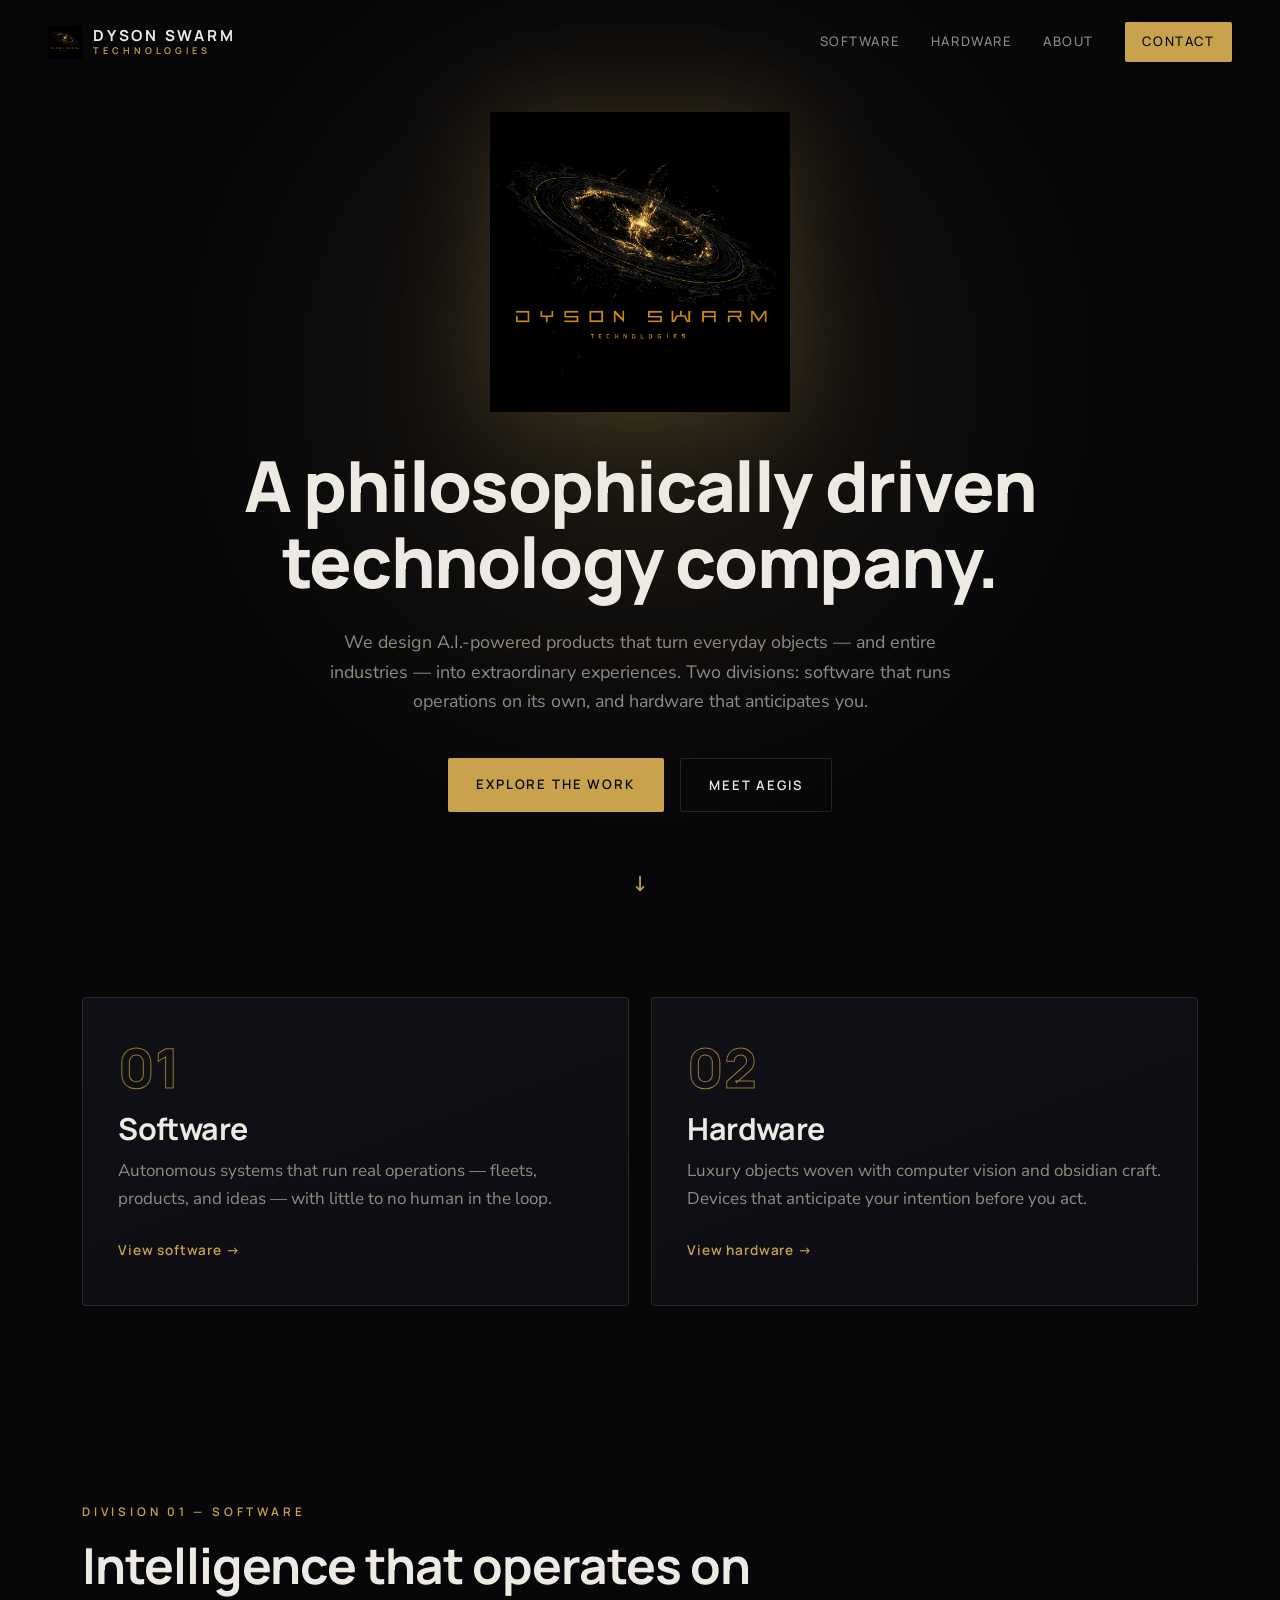
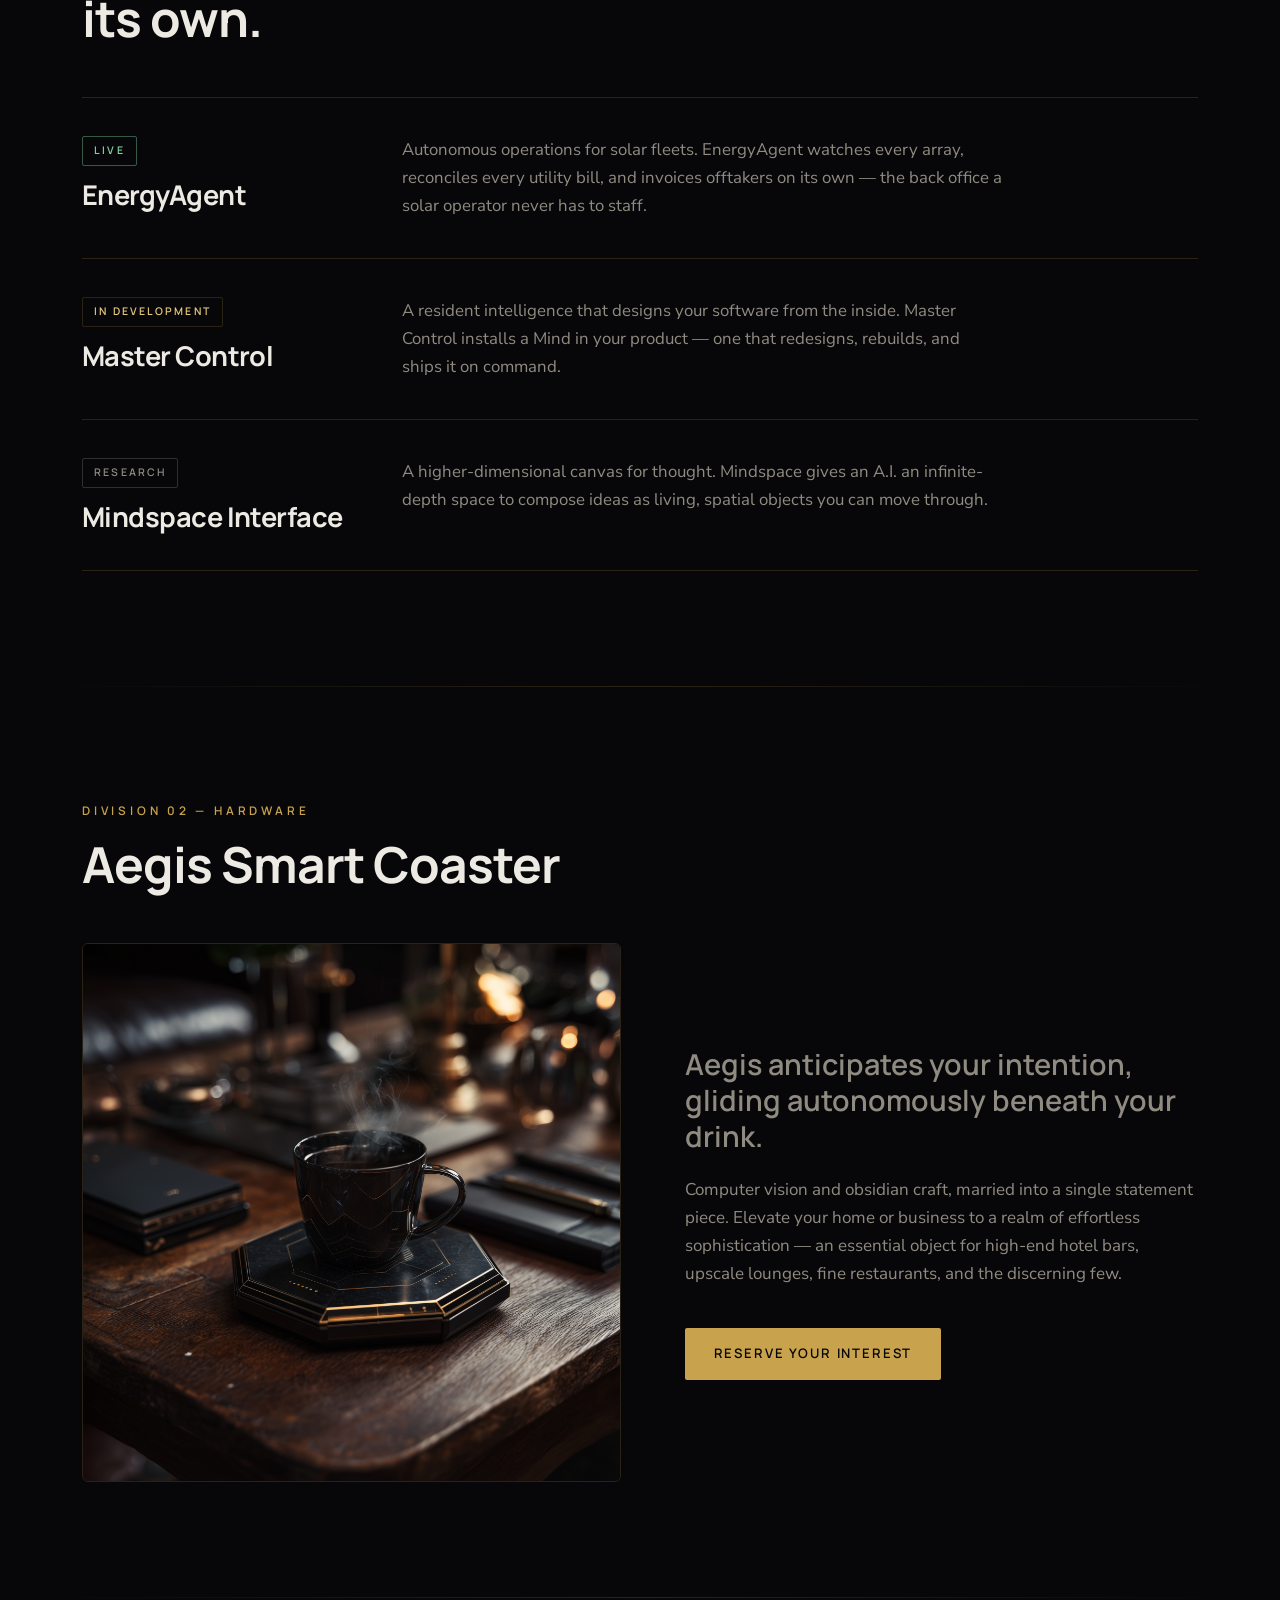
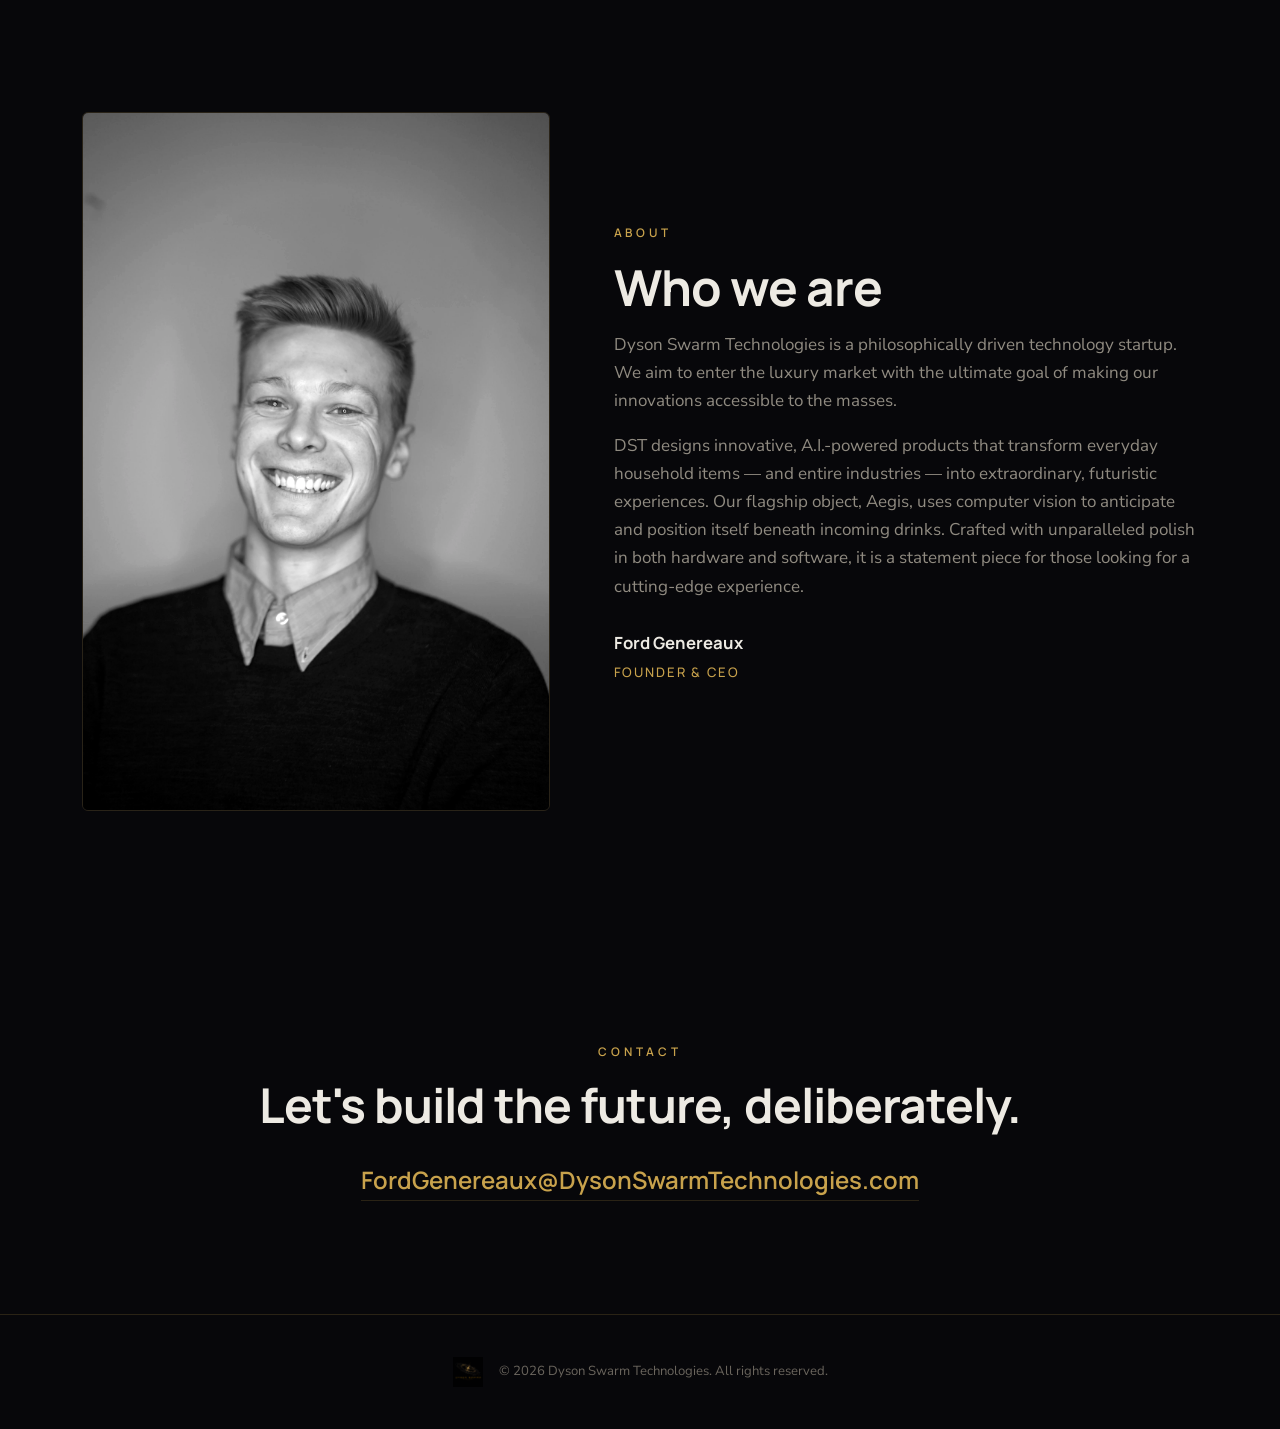
==== index.html @ f58c7f72 "Rebuild dysonswarmtechnologies.com as a static site (off Squarespace) Obsidian + gold luxury identit" ====
<!DOCTYPE html>
<html lang="en">
<head>
  <meta charset="UTF-8" />
  <meta name="viewport" content="width=device-width, initial-scale=1.0" />
  <title>Dyson Swarm Technologies</title>
  <meta name="description" content="Dyson Swarm Technologies — a philosophically driven technology company designing A.I.-powered software and hardware that anticipate you." />
  <meta property="og:title" content="Dyson Swarm Technologies" />
  <meta property="og:description" content="A.I.-powered software and hardware that turn everyday objects — and entire industries — into extraordinary experiences." />
  <meta property="og:type" content="website" />
  <meta property="og:image" content="/assets/logo.png" />
  <meta name="theme-color" content="#07070a" />
  <link rel="icon" type="image/png" href="/assets/logo.png" />
  <link rel="preconnect" href="https://fonts.googleapis.com" />
  <link rel="preconnect" href="https://fonts.gstatic.com" crossorigin />
  <link href="https://fonts.googleapis.com/css2?family=Manrope:wght@400;500;600;700;800&family=Nunito+Sans:ital,wght@0,400;0,600;1,400&display=swap" rel="stylesheet" />
  <link rel="stylesheet" href="/styles.css" />
</head>
<body>
  <header class="site-header" id="top">
    <a class="brand" href="#top" aria-label="Dyson Swarm Technologies home">
      <img src="/assets/logo.png" alt="" class="brand-mark" />
      <span class="brand-word">Dyson Swarm<span class="brand-sub">Technologies</span></span>
    </a>
    <nav class="nav">
      <a href="#software">Software</a>
      <a href="#hardware">Hardware</a>
      <a href="#about">About</a>
      <a href="#contact" class="nav-cta">Contact</a>
    </nav>
    <button class="nav-toggle" aria-label="Menu" aria-expanded="false">
      <span></span><span></span>
    </button>
  </header>

  <!-- HERO -->
  <section class="hero">
    <div class="hero-glow" aria-hidden="true"></div>
    <img src="/assets/logo.png" alt="Dyson Swarm Technologies" class="hero-mark" />
    <h1 class="hero-title">A philosophically driven<br />technology company.</h1>
    <p class="hero-lede">
      We design A.I.-powered products that turn everyday objects — and entire
      industries — into extraordinary experiences. Two divisions: software that
      runs operations on its own, and hardware that anticipates you.
    </p>
    <div class="hero-actions">
      <a class="btn btn-gold" href="#software">Explore the work</a>
      <a class="btn btn-ghost" href="#hardware">Meet Aegis</a>
    </div>
    <a class="scroll-hint" href="#divisions" aria-label="Scroll">↓</a>
  </section>

  <!-- DIVISIONS -->
  <section class="divisions" id="divisions">
    <div class="division-card">
      <span class="division-index">01</span>
      <h2>Software</h2>
      <p>Autonomous systems that run real operations — fleets, products, and ideas — with little to no human in the loop.</p>
      <a href="#software" class="link-arrow">View software →</a>
    </div>
    <div class="division-card">
      <span class="division-index">02</span>
      <h2>Hardware</h2>
      <p>Luxury objects woven with computer vision and obsidian craft. Devices that anticipate your intention before you act.</p>
      <a href="#hardware" class="link-arrow">View hardware →</a>
    </div>
  </section>

  <!-- SOFTWARE -->
  <section class="section" id="software">
    <div class="section-head">
      <span class="eyebrow">Division 01 — Software</span>
      <h2 class="section-title">Intelligence that operates on its own.</h2>
    </div>

    <div class="product-list">
      <article class="product">
        <div class="product-meta">
          <span class="status status-live">Live</span>
          <h3>EnergyAgent</h3>
        </div>
        <div class="product-body">
          <p>Autonomous operations for solar fleets. EnergyAgent watches every array, reconciles every utility bill, and invoices offtakers on its own — the back office a solar operator never has to staff.</p>
        </div>
      </article>

      <article class="product">
        <div class="product-meta">
          <span class="status status-dev">In development</span>
          <h3>Master Control</h3>
        </div>
        <div class="product-body">
          <p>A resident intelligence that designs your software from the inside. Master Control installs a Mind in your product — one that redesigns, rebuilds, and ships it on command.</p>
        </div>
      </article>

      <article class="product">
        <div class="product-meta">
          <span class="status status-research">Research</span>
          <h3>Mindspace Interface</h3>
        </div>
        <div class="product-body">
          <p>A higher-dimensional canvas for thought. Mindspace gives an A.I. an infinite-depth space to compose ideas as living, spatial objects you can move through.</p>
        </div>
      </article>
    </div>
  </section>

  <!-- HARDWARE -->
  <section class="section section-hardware" id="hardware">
    <div class="section-head">
      <span class="eyebrow">Division 02 — Hardware</span>
      <h2 class="section-title">Aegis Smart Coaster</h2>
    </div>

    <div class="aegis">
      <figure class="aegis-figure">
        <img src="/assets/aegis-coaster.png" alt="The Aegis Smart Coaster — an obsidian octagonal coaster inlaid with gold, beneath a dark cup of coffee on a luxury table." />
      </figure>
      <div class="aegis-copy">
        <p class="aegis-lede">Aegis anticipates your intention, gliding autonomously beneath your drink.</p>
        <p>Computer vision and obsidian craft, married into a single statement piece. Elevate your home or business to a realm of effortless sophistication — an essential object for high-end hotel bars, upscale lounges, fine restaurants, and the discerning few.</p>
        <a class="btn btn-gold" href="mailto:FordGenereaux@DysonSwarmTechnologies.com?subject=Aegis%20Smart%20Coaster%20—%20Reserve%20interest">Reserve your interest</a>
      </div>
    </div>
  </section>

  <!-- ABOUT -->
  <section class="section section-about" id="about">
    <div class="about-grid">
      <figure class="about-figure">
        <img src="/assets/about.jpg" alt="Ford Genereaux, Founder and CEO of Dyson Swarm Technologies." />
      </figure>
      <div class="about-copy">
        <span class="eyebrow">About</span>
        <h2 class="section-title">Who we are</h2>
        <p>Dyson Swarm Technologies is a philosophically driven technology startup. We aim to enter the luxury market with the ultimate goal of making our innovations accessible to the masses.</p>
        <p>DST designs innovative, A.I.-powered products that transform everyday household items — and entire industries — into extraordinary, futuristic experiences. Our flagship object, Aegis, uses computer vision to anticipate and position itself beneath incoming drinks. Crafted with unparalleled polish in both hardware and software, it is a statement piece for those looking for a cutting-edge experience.</p>
        <p class="about-name">Ford Genereaux<span>Founder &amp; CEO</span></p>
      </div>
    </div>
  </section>

  <!-- CONTACT -->
  <section class="section section-contact" id="contact">
    <span class="eyebrow">Contact</span>
    <h2 class="contact-title">Let's build the future, deliberately.</h2>
    <a class="contact-email" href="mailto:FordGenereaux@DysonSwarmTechnologies.com">FordGenereaux@DysonSwarmTechnologies.com</a>
  </section>

  <footer class="site-footer">
    <img src="/assets/logo.png" alt="" class="footer-mark" />
    <p>© <span id="year">2026</span> Dyson Swarm Technologies. All rights reserved.</p>
  </footer>

  <script>
    document.getElementById('year').textContent = new Date().getFullYear();
    const toggle = document.querySelector('.nav-toggle');
    const nav = document.querySelector('.nav');
    toggle.addEventListener('click', () => {
      const open = nav.classList.toggle('open');
      toggle.setAttribute('aria-expanded', open);
      toggle.classList.toggle('is-open', open);
    });
    nav.querySelectorAll('a').forEach(a => a.addEventListener('click', () => {
      nav.classList.remove('open'); toggle.classList.remove('is-open');
      toggle.setAttribute('aria-expanded', false);
    }));
    // subtle header condense on scroll
    const header = document.querySelector('.site-header');
    addEventListener('scroll', () => header.classList.toggle('scrolled', scrollY > 24), { passive: true });
  </script>
</body>
</html>
---- styles.css ----
:root {
  --obsidian: #07070a;
  --obsidian-2: #0c0c11;
  --panel: #101017;
  --hairline: rgba(200, 162, 76, 0.18);
  --gold: #c8a24c;
  --gold-bright: #e6c879;
  --gold-deep: #9c7a2f;
  --ink: #edeae3;
  --muted: #908b81;
  --muted-2: #6a655d;
  --maxw: 1180px;
  --ease: cubic-bezier(0.22, 1, 0.36, 1);
}

* { box-sizing: border-box; }
html { scroll-behavior: smooth; }
body {
  margin: 0;
  background: var(--obsidian);
  color: var(--ink);
  font-family: "Nunito Sans", system-ui, sans-serif;
  font-size: 17px;
  line-height: 1.65;
  -webkit-font-smoothing: antialiased;
  overflow-x: hidden;
}
img { max-width: 100%; display: block; }
a { color: inherit; text-decoration: none; }
h1, h2, h3 { font-family: "Manrope", sans-serif; font-weight: 700; letter-spacing: -0.02em; line-height: 1.08; margin: 0; }

.eyebrow {
  font-family: "Manrope", sans-serif;
  font-size: 0.74rem; font-weight: 600;
  letter-spacing: 0.32em; text-transform: uppercase;
  color: var(--gold); display: block; margin-bottom: 1.1rem;
}

/* ---------- HEADER ---------- */
.site-header {
  position: fixed; inset: 0 0 auto 0; z-index: 50;
  display: flex; align-items: center; justify-content: space-between;
  padding: 1.4rem clamp(1.2rem, 4vw, 3rem);
  transition: padding .4s var(--ease), background .4s var(--ease), border-color .4s var(--ease);
  border-bottom: 1px solid transparent;
}
.site-header.scrolled {
  padding-top: .85rem; padding-bottom: .85rem;
  background: rgba(7,7,10,0.78); backdrop-filter: blur(14px) saturate(140%);
  border-bottom: 1px solid var(--hairline);
}
.brand { display: flex; align-items: center; gap: .7rem; }
.brand-mark { width: 34px; height: 34px; object-fit: contain; }
.brand-word {
  font-family: "Manrope", sans-serif; font-weight: 700; font-size: .95rem;
  letter-spacing: 0.18em; text-transform: uppercase; line-height: 1; color: var(--ink);
  display: flex; flex-direction: column; gap: 3px;
}
.brand-sub { font-size: .58rem; letter-spacing: 0.42em; color: var(--gold); font-weight: 600; }
.nav { display: flex; align-items: center; gap: clamp(1rem, 2.4vw, 2.3rem); }
.nav a {
  font-family: "Manrope", sans-serif; font-size: .82rem; font-weight: 500;
  letter-spacing: 0.12em; text-transform: uppercase; color: var(--muted);
  transition: color .25s var(--ease); position: relative;
}
.nav a:hover { color: var(--ink); }
.nav-cta {
  color: var(--obsidian) !important; background: var(--gold);
  padding: .55rem 1.1rem; border-radius: 2px; transition: background .25s var(--ease);
}
.nav-cta:hover { background: var(--gold-bright); }
.nav-toggle { display: none; }

/* ---------- HERO ---------- */
.hero {
  position: relative; min-height: 100svh;
  display: flex; flex-direction: column; align-items: center; justify-content: center;
  text-align: center; padding: 7rem clamp(1.2rem, 5vw, 2rem) 5rem;
  overflow: hidden;
}
.hero-glow {
  position: absolute; top: 38%; left: 50%; transform: translate(-50%, -50%);
  width: min(120vw, 1100px); height: min(120vw, 1100px);
  background: radial-gradient(circle, rgba(200,162,76,0.16) 0%, rgba(200,162,76,0.05) 32%, transparent 62%);
  filter: blur(20px); z-index: 0; pointer-events: none;
}
.hero > *:not(.hero-glow) { position: relative; z-index: 1; }
.hero-mark { width: clamp(170px, 32vw, 300px); margin-bottom: 2.2rem; filter: drop-shadow(0 0 50px rgba(200,162,76,0.22)); }
.hero-title { font-size: clamp(2.3rem, 6vw, 4.4rem); font-weight: 800; }
.hero-lede {
  max-width: 640px; margin: 1.8rem auto 0; color: var(--muted);
  font-size: clamp(1rem, 1.4vw, 1.18rem);
}
.hero-actions { display: flex; gap: 1rem; margin-top: 2.6rem; flex-wrap: wrap; justify-content: center; }
.scroll-hint {
  margin-top: 3.4rem; color: var(--gold); font-size: 1.3rem;
  animation: bob 2.4s var(--ease) infinite;
}
@keyframes bob { 0%,100%{transform:translateY(0);opacity:.5} 50%{transform:translateY(7px);opacity:1} }

/* ---------- BUTTONS ---------- */
.btn {
  font-family: "Manrope", sans-serif; font-weight: 600; font-size: .82rem;
  letter-spacing: 0.14em; text-transform: uppercase;
  padding: .95rem 1.8rem; border-radius: 2px; display: inline-block;
  transition: transform .3s var(--ease), background .3s var(--ease), color .3s var(--ease), border-color .3s var(--ease);
}
.btn-gold { background: var(--gold); color: var(--obsidian); }
.btn-gold:hover { background: var(--gold-bright); transform: translateY(-2px); }
.btn-ghost { border: 1px solid var(--hairline); color: var(--ink); }
.btn-ghost:hover { border-color: var(--gold); color: var(--gold-bright); transform: translateY(-2px); }

/* ---------- DIVISIONS ---------- */
.divisions {
  max-width: var(--maxw); margin: 0 auto; padding: 1rem clamp(1.2rem, 5vw, 2rem) 5rem;
  display: grid; grid-template-columns: 1fr 1fr; gap: 1.4rem;
}
.division-card {
  position: relative; padding: 2.6rem 2.2rem; border: 1px solid var(--hairline);
  background: linear-gradient(160deg, var(--panel), var(--obsidian-2));
  border-radius: 4px; overflow: hidden; transition: border-color .4s var(--ease), transform .4s var(--ease);
}
.division-card:hover { border-color: var(--gold); transform: translateY(-4px); }
.division-index {
  font-family: "Manrope", sans-serif; font-size: 3.4rem; font-weight: 800;
  color: transparent; -webkit-text-stroke: 1px var(--gold-deep); display: block; line-height: 1; margin-bottom: 1.2rem;
}
.division-card h2 { font-size: 1.9rem; margin-bottom: .7rem; }
.division-card p { color: var(--muted); margin: 0 0 1.4rem; }
.link-arrow { color: var(--gold); font-family: "Manrope", sans-serif; font-weight: 600; font-size: .85rem; letter-spacing: .06em; }
.link-arrow:hover { color: var(--gold-bright); }

/* ---------- SECTIONS ---------- */
.section { max-width: var(--maxw); margin: 0 auto; padding: clamp(4rem, 9vw, 7.5rem) clamp(1.2rem, 5vw, 2rem); }
.section-head { max-width: 720px; margin-bottom: 3.2rem; }
.section-title { font-size: clamp(1.9rem, 4.4vw, 3.1rem); }
.section-hardware, .section-about, .section-contact { position: relative; }
.section-hardware::before, .section-about::before {
  content: ""; position: absolute; left: 0; right: 0; top: 0; height: 1px;
  background: linear-gradient(90deg, transparent, var(--hairline), transparent);
}

/* ---------- SOFTWARE ---------- */
.product-list { display: flex; flex-direction: column; }
.product {
  display: grid; grid-template-columns: 280px 1fr; gap: 2.5rem;
  padding: 2.4rem 0; border-top: 1px solid var(--hairline);
  transition: background .3s var(--ease);
}
.product:last-child { border-bottom: 1px solid var(--hairline); }
.product-meta { display: flex; flex-direction: column; gap: .9rem; }
.product-meta h3 { font-size: 1.7rem; }
.product-body p { color: var(--muted); margin: 0; max-width: 60ch; font-size: 1.05rem; }
.status {
  font-family: "Manrope", sans-serif; font-size: .66rem; font-weight: 600;
  letter-spacing: 0.2em; text-transform: uppercase; padding: .32rem .7rem;
  border-radius: 2px; width: fit-content; border: 1px solid;
}
.status-live { color: #7fd6a0; border-color: rgba(127,214,160,0.4); }
.status-dev { color: var(--gold-bright); border-color: var(--hairline); }
.status-research { color: var(--muted); border-color: rgba(144,139,129,0.3); }

/* ---------- HARDWARE ---------- */
.aegis { display: grid; grid-template-columns: 1.05fr 1fr; gap: clamp(2rem, 5vw, 4rem); align-items: center; }
.aegis-figure { margin: 0; border-radius: 6px; overflow: hidden; border: 1px solid var(--hairline); }
.aegis-figure img { width: 100%; transition: transform 1.2s var(--ease); }
.aegis-figure:hover img { transform: scale(1.04); }
.aegis-lede { font-family: "Manrope", sans-serif; font-size: clamp(1.3rem, 2.6vw, 1.8rem); font-weight: 600; color: var(--ink); line-height: 1.25; margin: 0 0 1.4rem; }
.aegis-copy p { color: var(--muted); }
.aegis-copy .btn { margin-top: 1.4rem; }

/* ---------- ABOUT ---------- */
.about-grid { display: grid; grid-template-columns: 0.8fr 1fr; gap: clamp(2rem, 5vw, 4rem); align-items: center; }
.about-figure { margin: 0; border-radius: 6px; overflow: hidden; border: 1px solid var(--hairline); filter: grayscale(0.2) contrast(1.05); }
.about-copy p { color: var(--muted); }
.about-name {
  font-family: "Manrope", sans-serif; color: var(--ink) !important; font-weight: 700;
  font-size: 1.05rem; margin-top: 1.8rem; display: flex; flex-direction: column;
}
.about-name span { color: var(--gold); font-weight: 500; font-size: .82rem; letter-spacing: .14em; text-transform: uppercase; margin-top: .3rem; }

/* ---------- CONTACT ---------- */
.section-contact { text-align: center; }
.contact-title { font-size: clamp(1.8rem, 4.6vw, 3rem); margin-bottom: 1.8rem; }
.contact-email {
  font-family: "Manrope", sans-serif; font-size: clamp(1rem, 2.4vw, 1.5rem); font-weight: 600;
  color: var(--gold); border-bottom: 1px solid var(--hairline); padding-bottom: .3rem; transition: color .3s var(--ease), border-color .3s var(--ease);
}
.contact-email:hover { color: var(--gold-bright); border-color: var(--gold); }

/* ---------- FOOTER ---------- */
.site-footer {
  border-top: 1px solid var(--hairline); padding: 2.6rem clamp(1.2rem, 5vw, 2rem);
  display: flex; align-items: center; justify-content: center; gap: 1rem; flex-wrap: wrap; text-align: center;
}
.footer-mark { width: 30px; opacity: .8; }
.site-footer p { color: var(--muted-2); font-size: .82rem; margin: 0; }

/* ---------- RESPONSIVE ---------- */
@media (max-width: 820px) {
  .nav-toggle {
    display: flex; flex-direction: column; gap: 6px; background: none; border: 0; cursor: pointer; padding: 6px; z-index: 60;
  }
  .nav-toggle span { width: 26px; height: 2px; background: var(--ink); transition: transform .3s var(--ease), opacity .3s var(--ease); }
  .nav-toggle.is-open span:first-child { transform: translateY(4px) rotate(45deg); }
  .nav-toggle.is-open span:last-child { transform: translateY(-4px) rotate(-45deg); }
  .nav {
    position: fixed; inset: 0; flex-direction: column; justify-content: center; gap: 2rem;
    background: rgba(7,7,10,0.97); backdrop-filter: blur(10px);
    transform: translateY(-100%); transition: transform .45s var(--ease); pointer-events: none;
  }
  .nav.open { transform: translateY(0); pointer-events: auto; }
  .nav a { font-size: 1.1rem; }
  .divisions { grid-template-columns: 1fr; }
  .product { grid-template-columns: 1fr; gap: 1rem; }
  .aegis, .about-grid { grid-template-columns: 1fr; }
  .about-figure { max-width: 360px; }
}
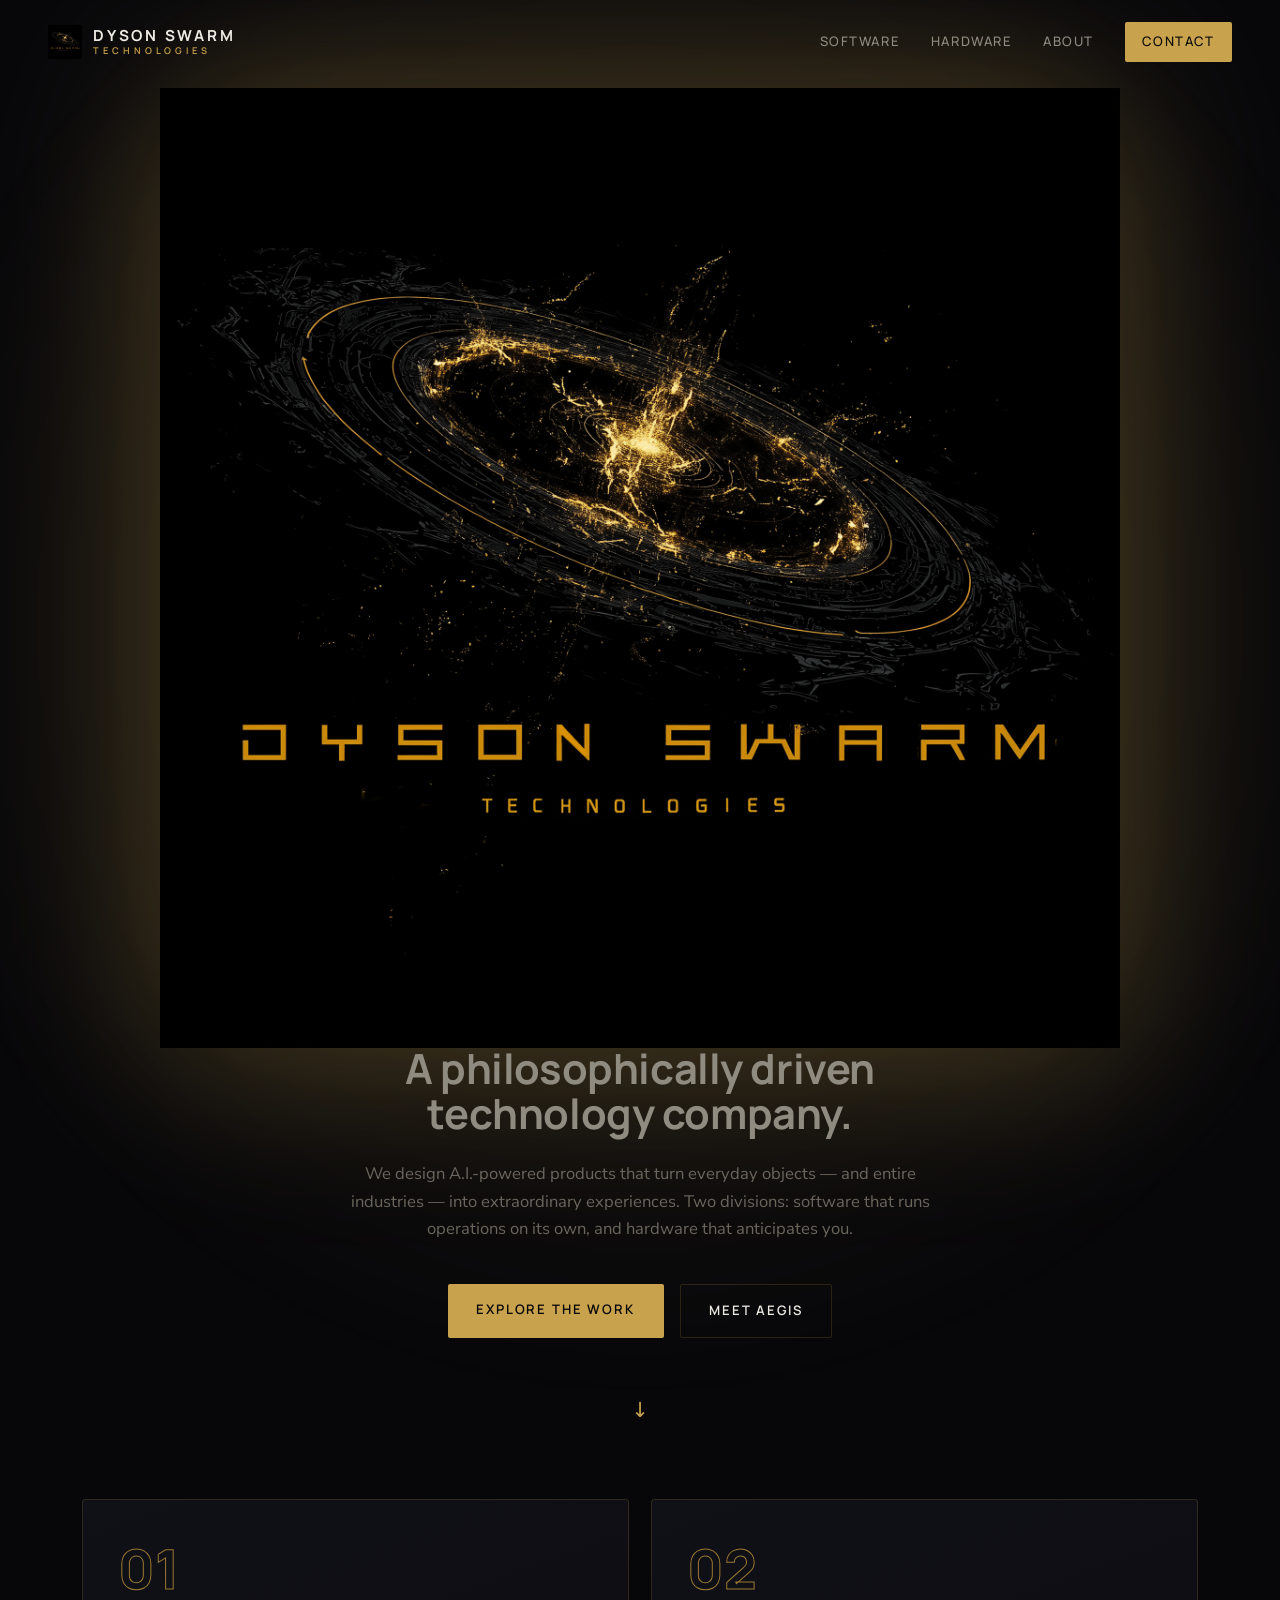
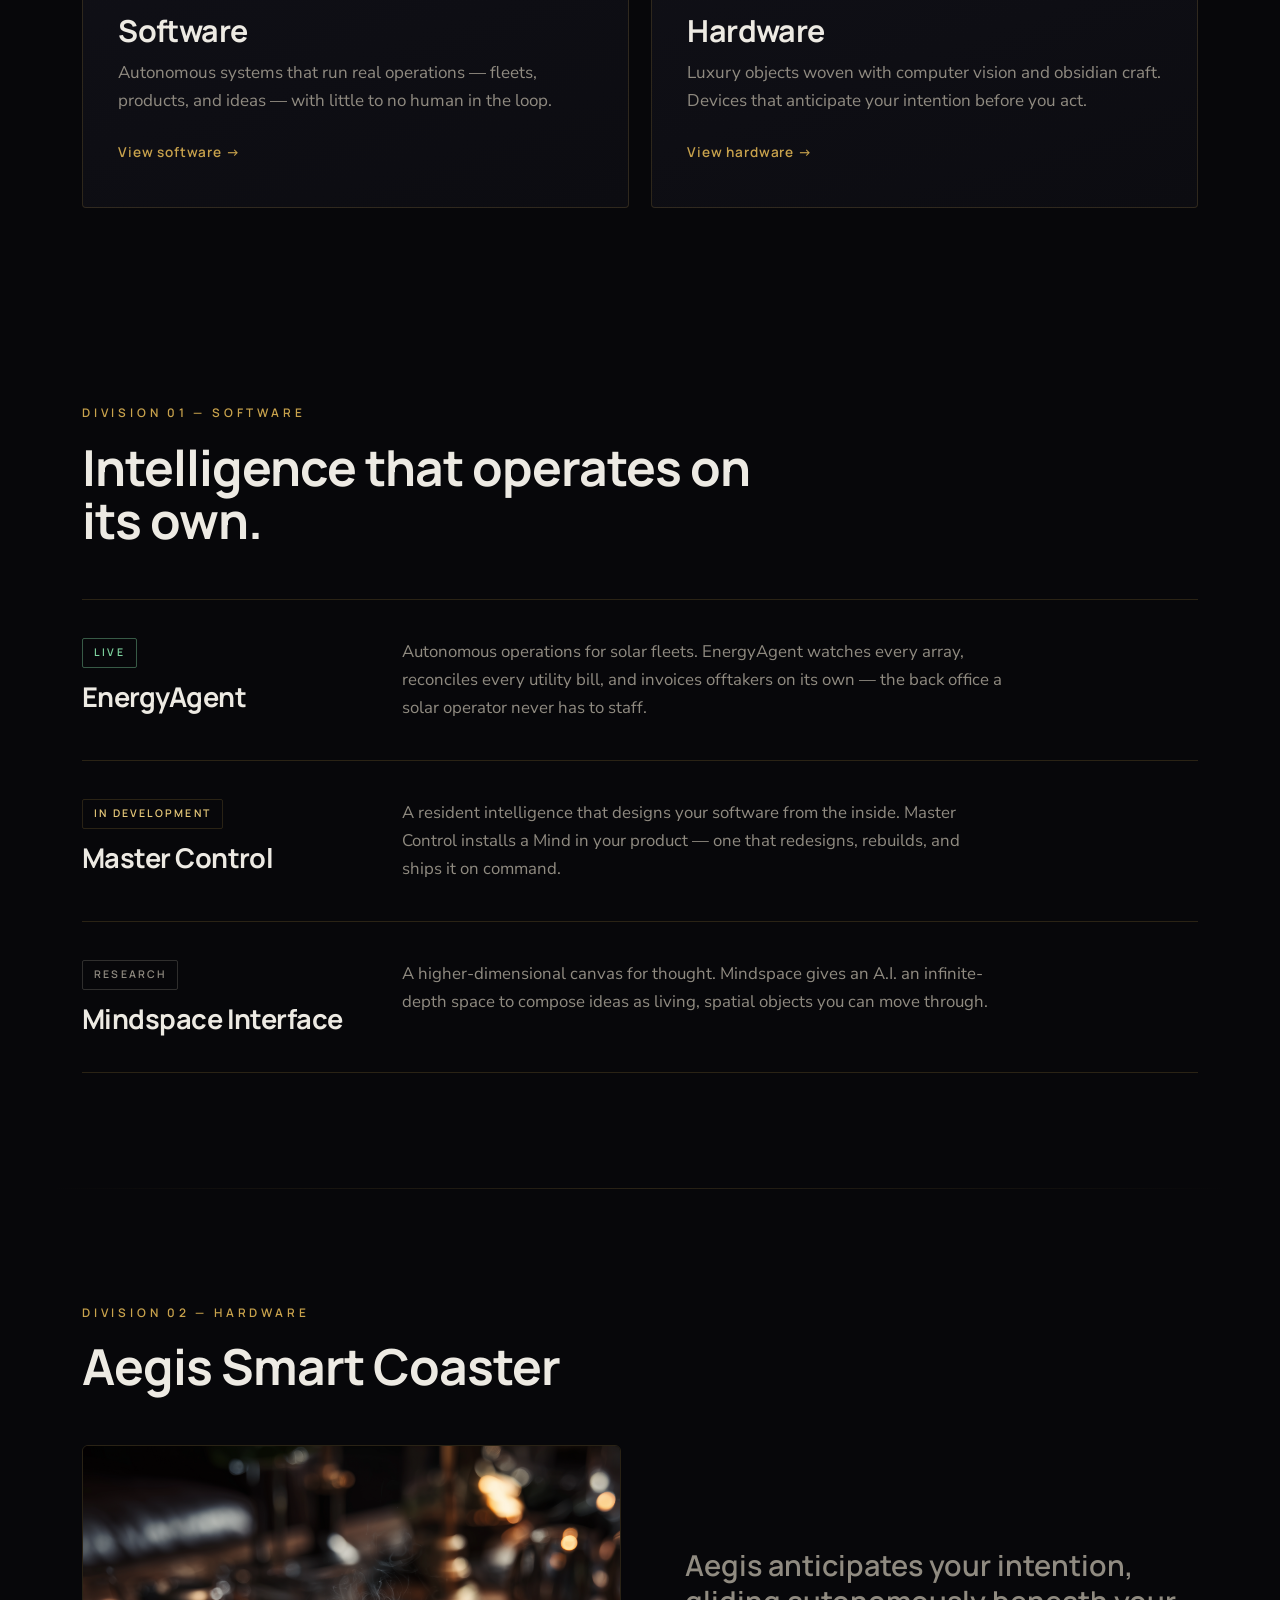
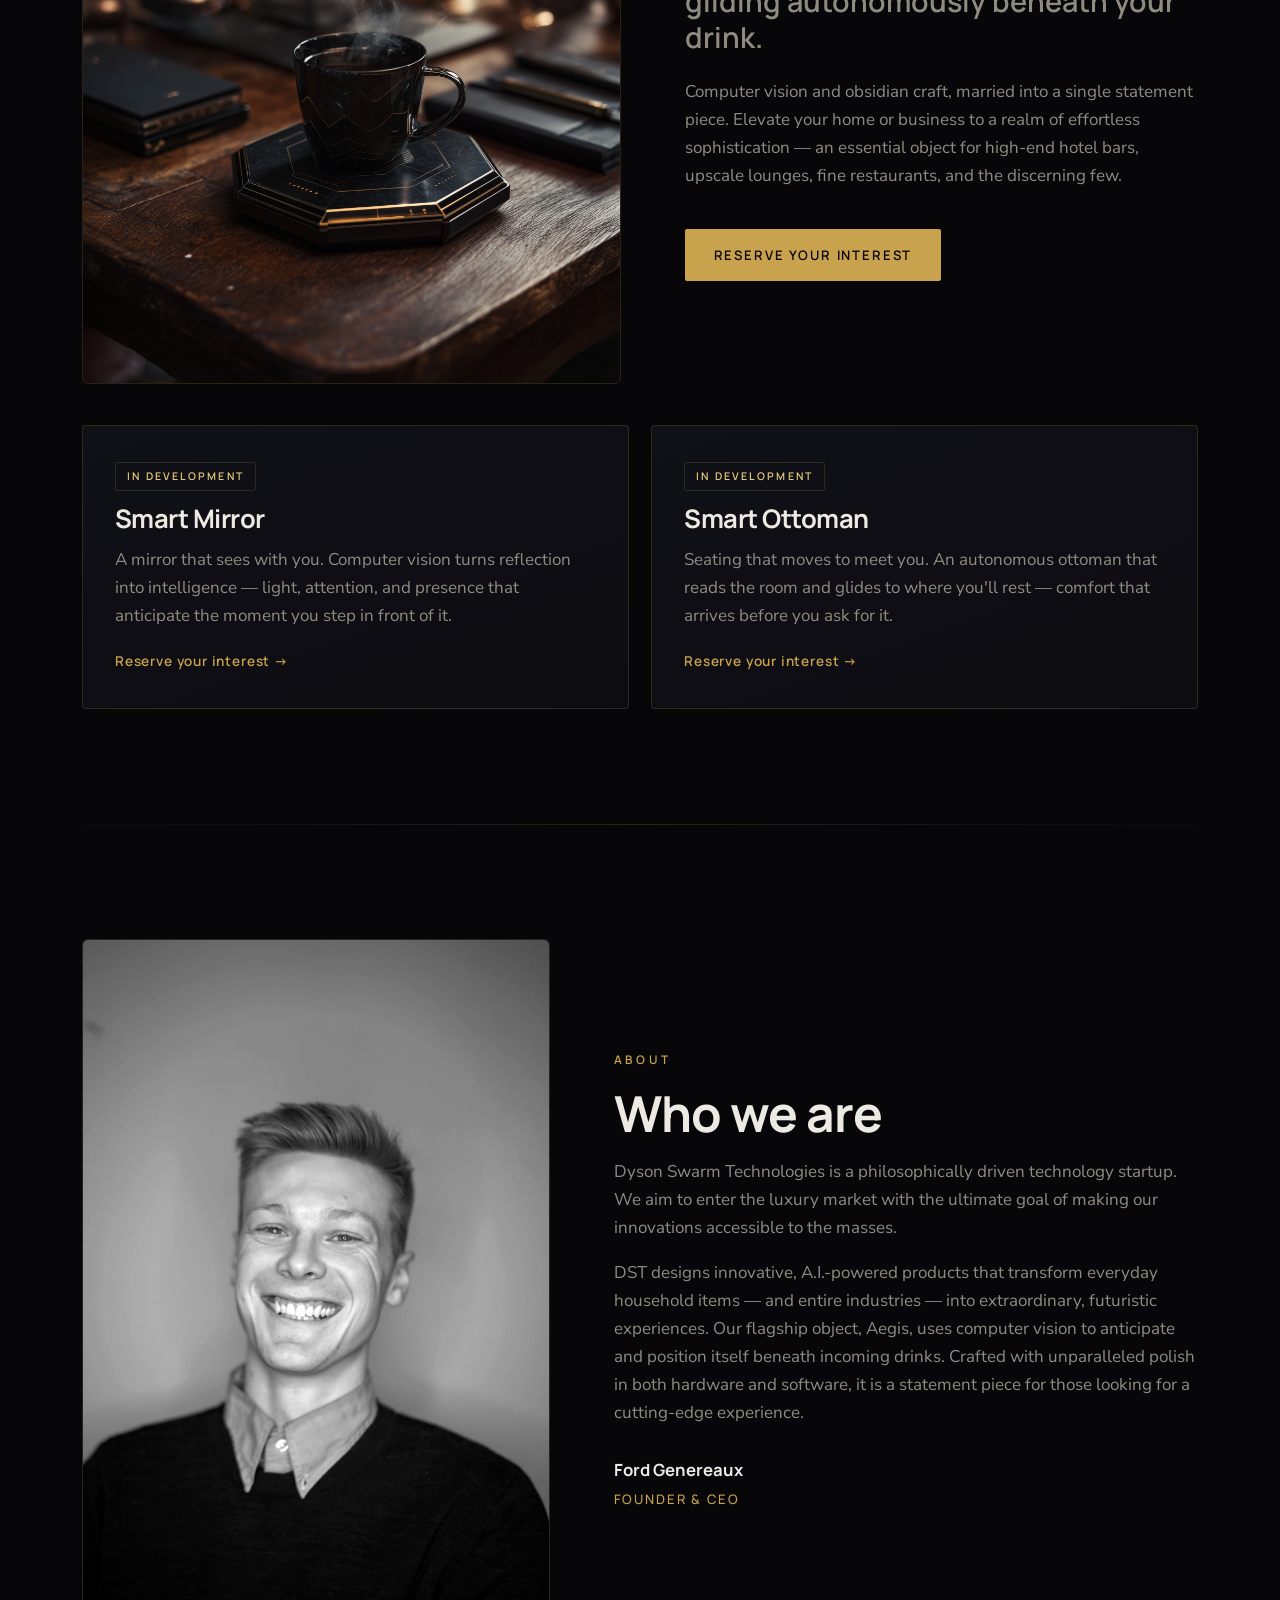
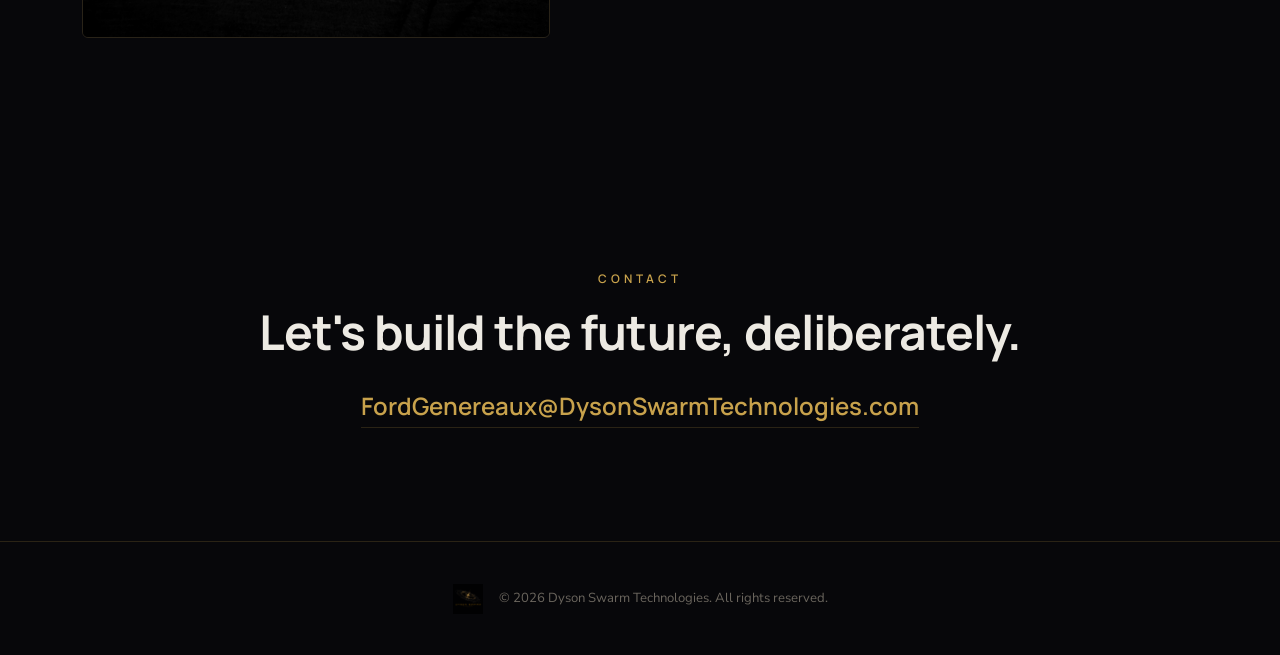
==== commit a00f6857: "Massive wow-moment hero + Smart Mirror & Smart Ottoman hardware - Hero galaxy mark scaled to a full-" ====
--- a/index.html
+++ b/index.html
@@ -123,6 +123,21 @@
         <a class="btn btn-gold" href="mailto:FordGenereaux@DysonSwarmTechnologies.com?subject=Aegis%20Smart%20Coaster%20—%20Reserve%20interest">Reserve your interest</a>
       </div>
     </div>
+
+    <div class="hw-extra">
+      <article class="hw-card">
+        <span class="status status-dev">In development</span>
+        <h3>Smart Mirror</h3>
+        <p>A mirror that sees with you. Computer vision turns reflection into intelligence — light, attention, and presence that anticipate the moment you step in front of it.</p>
+        <a class="link-arrow" href="mailto:FordGenereaux@DysonSwarmTechnologies.com?subject=Smart%20Mirror%20—%20Reserve%20interest">Reserve your interest →</a>
+      </article>
+      <article class="hw-card">
+        <span class="status status-dev">In development</span>
+        <h3>Smart Ottoman</h3>
+        <p>Seating that moves to meet you. An autonomous ottoman that reads the room and glides to where you'll rest — comfort that arrives before you ask for it.</p>
+        <a class="link-arrow" href="mailto:FordGenereaux@DysonSwarmTechnologies.com?subject=Smart%20Ottoman%20—%20Reserve%20interest">Reserve your interest →</a>
+      </article>
+    </div>
   </section>
 
   <!-- ABOUT -->
--- a/styles.css
+++ b/styles.css
@@ -75,21 +75,28 @@
 .hero {
   position: relative; min-height: 100svh;
   display: flex; flex-direction: column; align-items: center; justify-content: center;
-  text-align: center; padding: 7rem clamp(1.2rem, 5vw, 2rem) 5rem;
+  text-align: center; padding: 5.5rem clamp(1rem, 4vw, 2rem) 3.5rem;
   overflow: hidden;
 }
 .hero-glow {
-  position: absolute; top: 38%; left: 50%; transform: translate(-50%, -50%);
-  width: min(120vw, 1100px); height: min(120vw, 1100px);
-  background: radial-gradient(circle, rgba(200,162,76,0.16) 0%, rgba(200,162,76,0.05) 32%, transparent 62%);
-  filter: blur(20px); z-index: 0; pointer-events: none;
-}
+  position: absolute; top: 42%; left: 50%; transform: translate(-50%, -50%);
+  width: min(160vw, 1700px); height: min(160vw, 1700px);
+  background: radial-gradient(circle, rgba(200,162,76,0.22) 0%, rgba(200,162,76,0.07) 34%, transparent 64%);
+  filter: blur(26px); z-index: 0; pointer-events: none;
+  animation: glowPulse 7s ease-in-out infinite;
+}
+@keyframes glowPulse { 0%,100%{opacity:.85;transform:translate(-50%,-50%) scale(1)} 50%{opacity:1;transform:translate(-50%,-50%) scale(1.06)} }
 .hero > *:not(.hero-glow) { position: relative; z-index: 1; }
-.hero-mark { width: clamp(170px, 32vw, 300px); margin-bottom: 2.2rem; filter: drop-shadow(0 0 50px rgba(200,162,76,0.22)); }
-.hero-title { font-size: clamp(2.3rem, 6vw, 4.4rem); font-weight: 800; }
+.hero-mark {
+  width: clamp(320px, 78vw, 960px); max-width: 96vw; margin-bottom: 0.4rem;
+  filter: drop-shadow(0 0 90px rgba(200,162,76,0.34));
+  animation: heroFloat 9s ease-in-out infinite;
+}
+@keyframes heroFloat { 0%,100%{transform:translateY(0) scale(1)} 50%{transform:translateY(-14px) scale(1.012)} }
+.hero-title { font-size: clamp(1.5rem, 3.4vw, 2.6rem); font-weight: 700; color: var(--muted); letter-spacing: -0.01em; margin-top: -.5rem; }
 .hero-lede {
-  max-width: 640px; margin: 1.8rem auto 0; color: var(--muted);
-  font-size: clamp(1rem, 1.4vw, 1.18rem);
+  max-width: 600px; margin: 1.5rem auto 0; color: var(--muted-2);
+  font-size: clamp(.95rem, 1.3vw, 1.1rem);
 }
 .hero-actions { display: flex; gap: 1rem; margin-top: 2.6rem; flex-wrap: wrap; justify-content: center; }
 .scroll-hint {
@@ -168,6 +175,19 @@
 .aegis-lede { font-family: "Manrope", sans-serif; font-size: clamp(1.3rem, 2.6vw, 1.8rem); font-weight: 600; color: var(--ink); line-height: 1.25; margin: 0 0 1.4rem; }
 .aegis-copy p { color: var(--muted); }
 .aegis-copy .btn { margin-top: 1.4rem; }
+
+/* additional hardware products */
+.hw-extra { display: grid; grid-template-columns: 1fr 1fr; gap: 1.4rem; margin-top: 2.6rem; }
+.hw-card {
+  padding: 2.2rem 2rem; border: 1px solid var(--hairline); border-radius: 4px;
+  background: linear-gradient(160deg, var(--panel), var(--obsidian-2));
+  display: flex; flex-direction: column; gap: .85rem;
+  transition: border-color .4s var(--ease), transform .4s var(--ease);
+}
+.hw-card:hover { border-color: var(--gold); transform: translateY(-4px); }
+.hw-card h3 { font-size: 1.6rem; }
+.hw-card p { color: var(--muted); margin: 0; flex: 1; }
+.hw-card .link-arrow { margin-top: .4rem; }
 
 /* ---------- ABOUT ---------- */
 .about-grid { display: grid; grid-template-columns: 0.8fr 1fr; gap: clamp(2rem, 5vw, 4rem); align-items: center; }
@@ -212,6 +232,7 @@
   .nav.open { transform: translateY(0); pointer-events: auto; }
   .nav a { font-size: 1.1rem; }
   .divisions { grid-template-columns: 1fr; }
+  .hw-extra { grid-template-columns: 1fr; }
   .product { grid-template-columns: 1fr; gap: 1rem; }
   .aegis, .about-grid { grid-template-columns: 1fr; }
   .about-figure { max-width: 360px; }
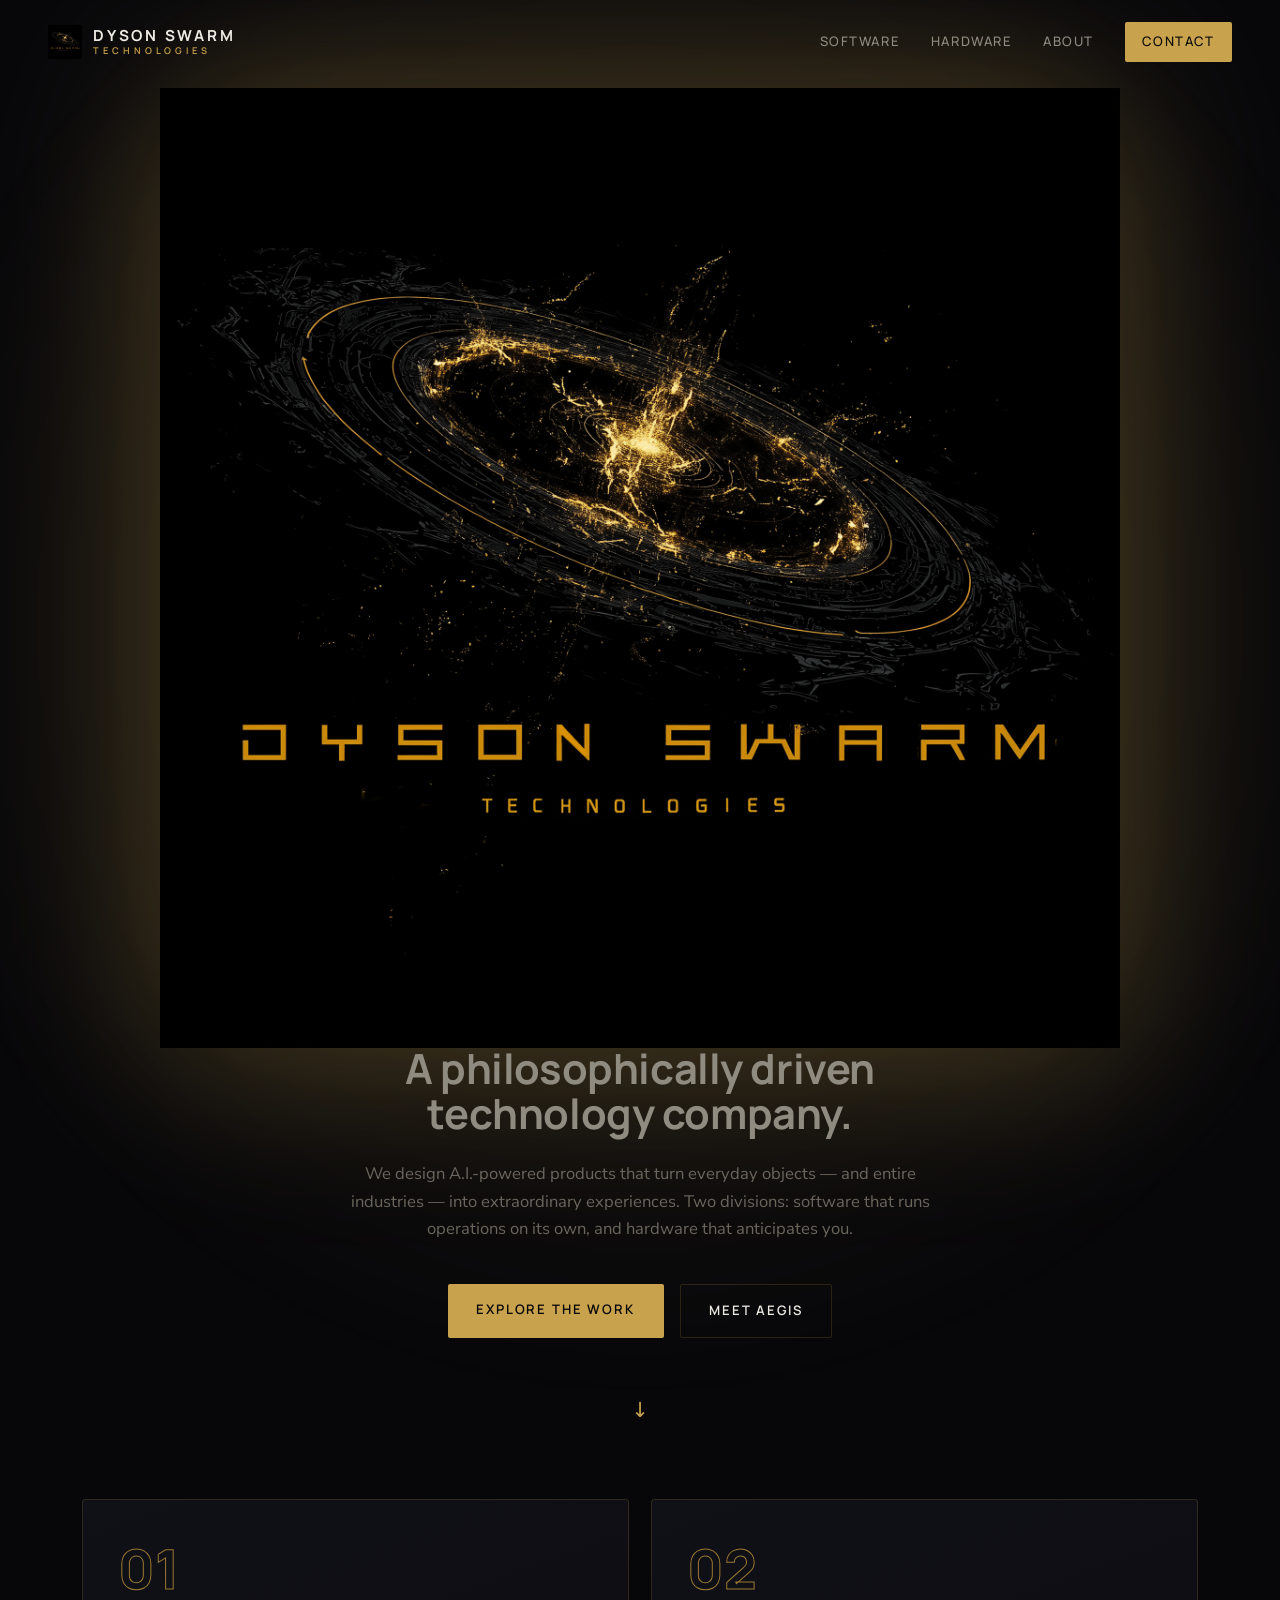
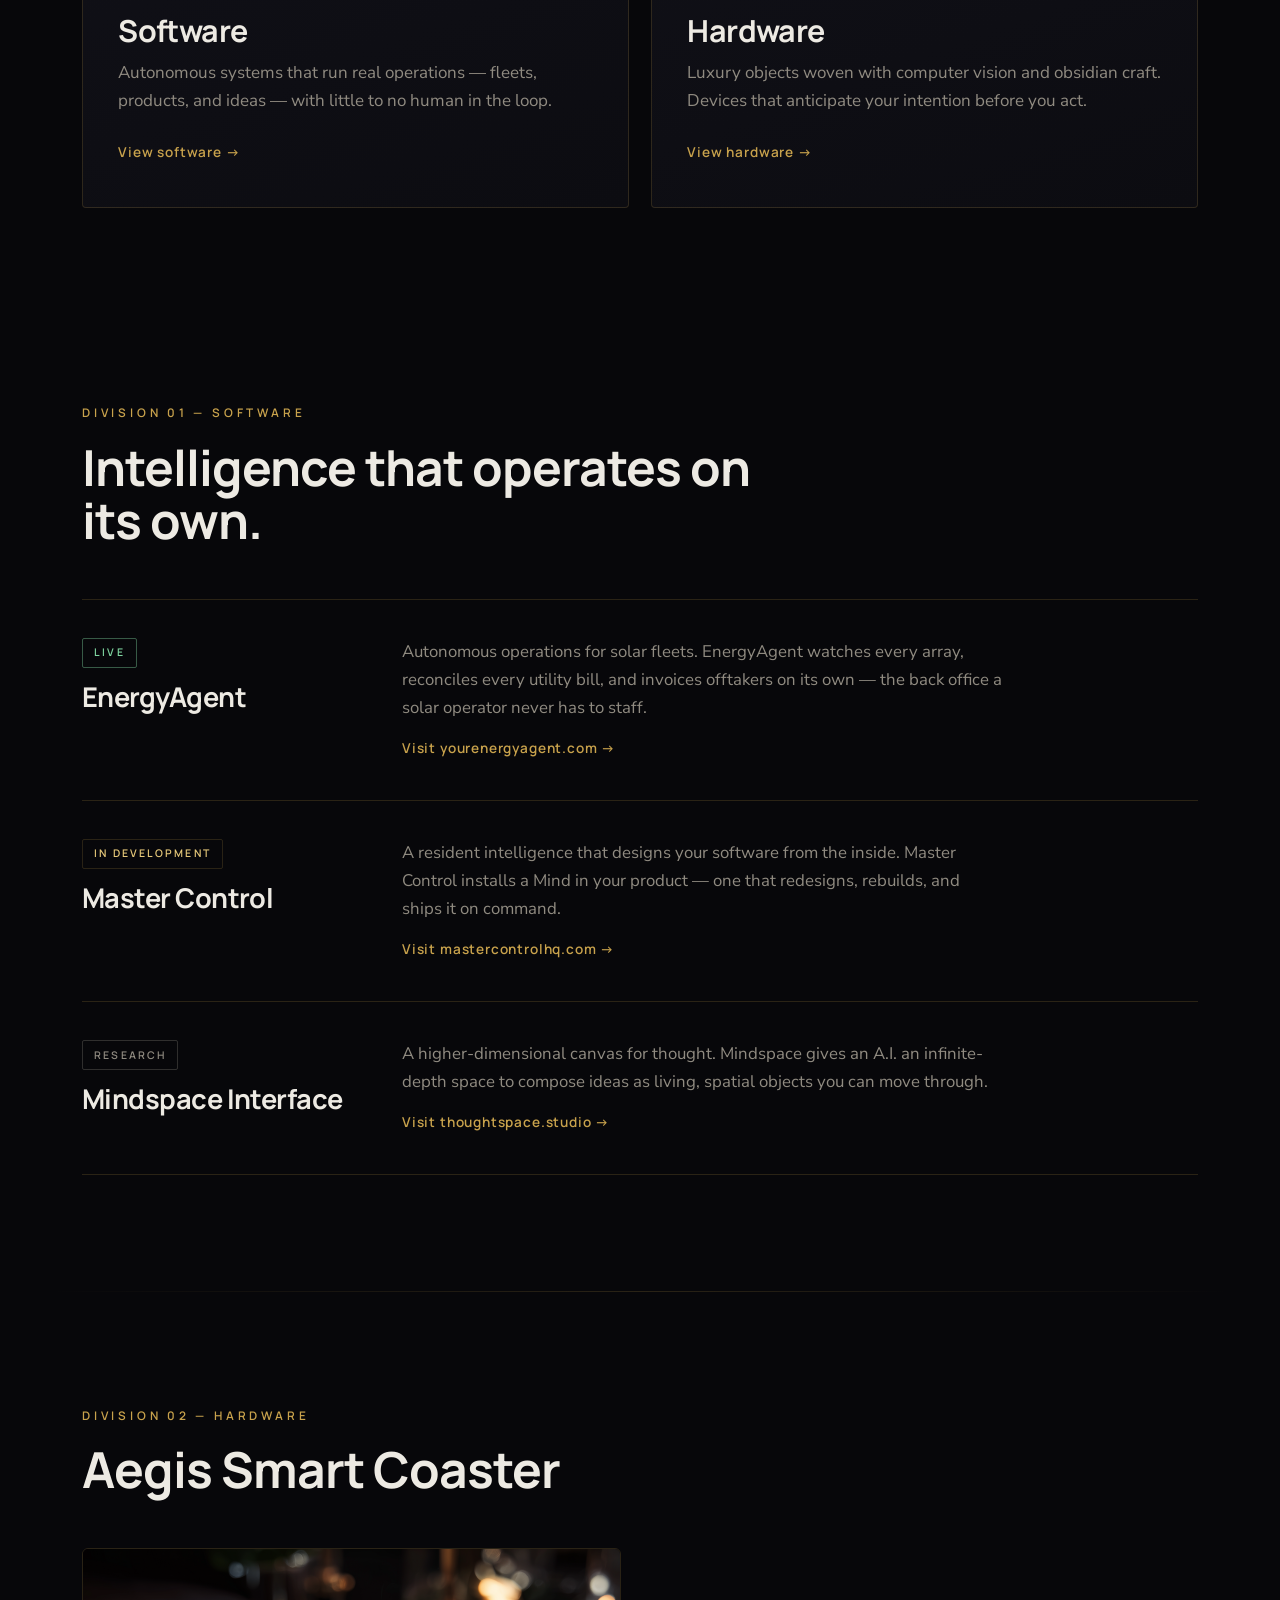
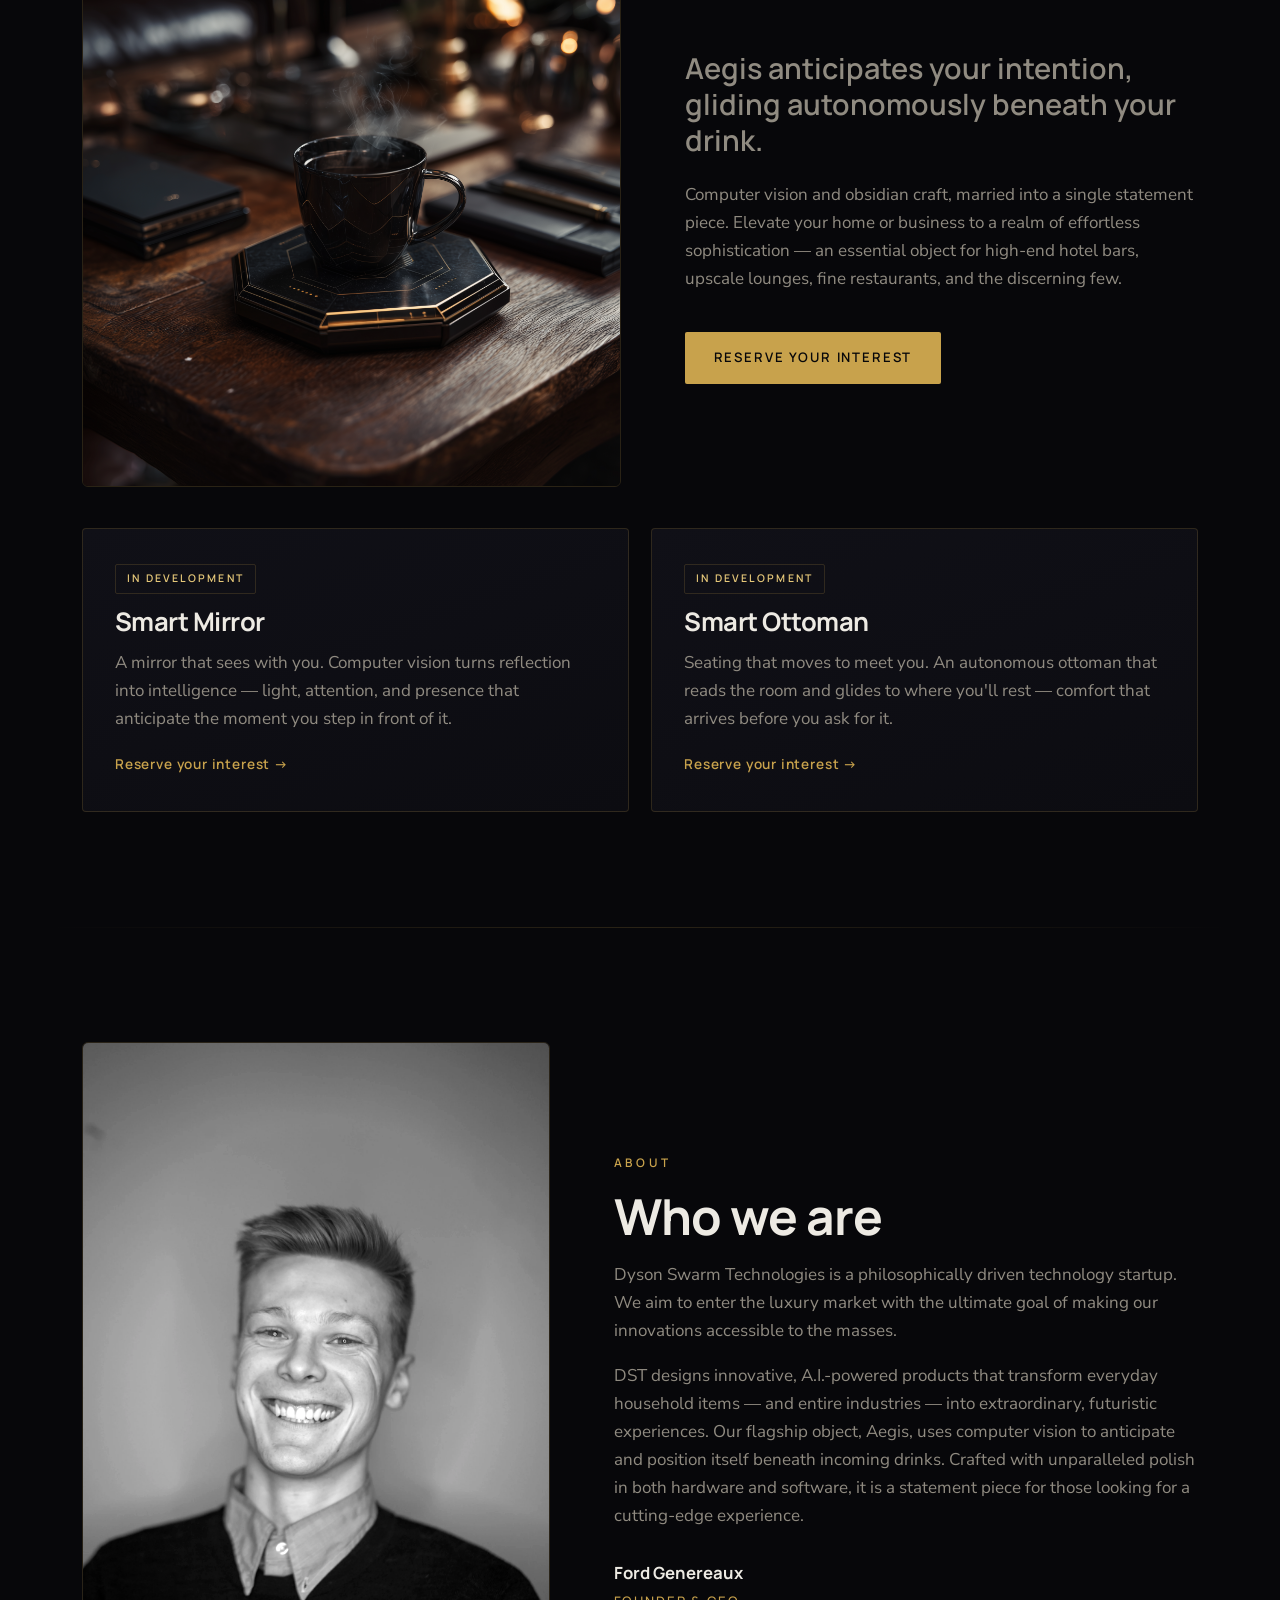
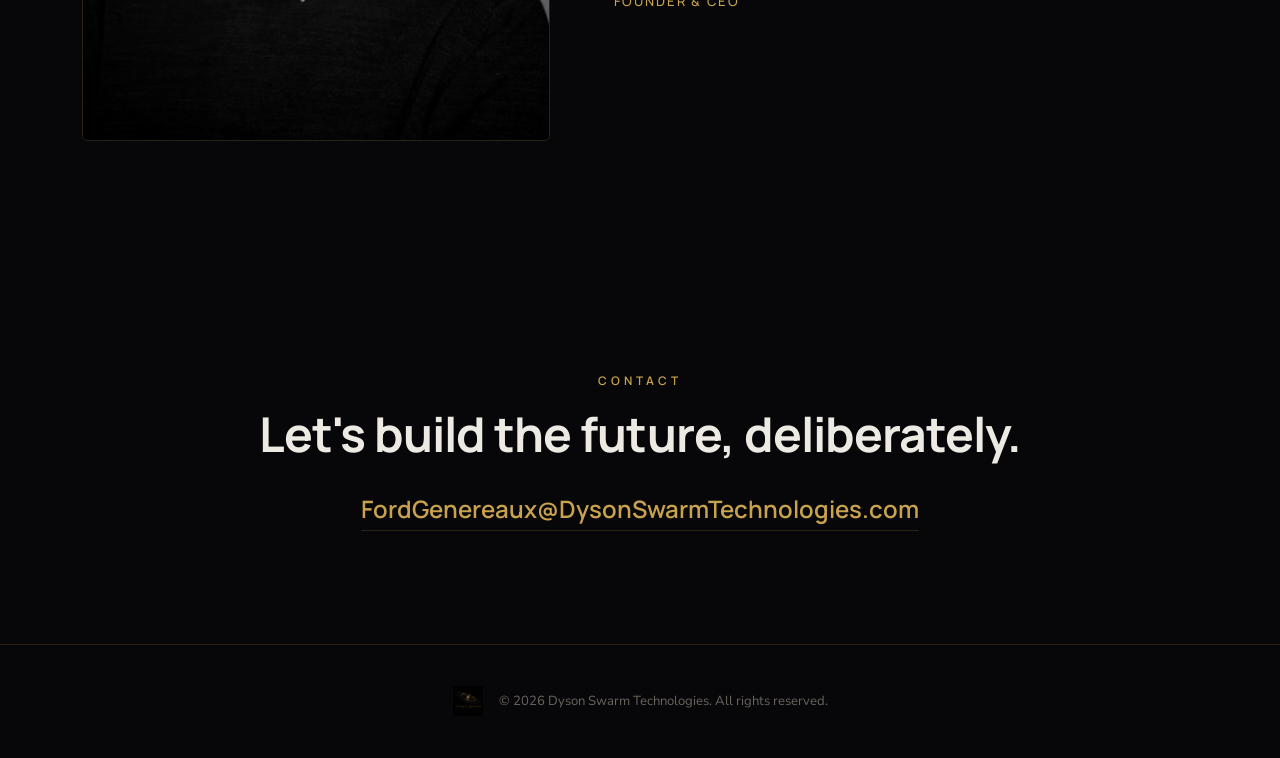
==== commit bac04437: "Link software products to their live sites EnergyAgent -> yourenergyagent.com, Master Control -> mas" ====
--- a/index.html
+++ b/index.html
@@ -81,6 +81,7 @@
         </div>
         <div class="product-body">
           <p>Autonomous operations for solar fleets. EnergyAgent watches every array, reconciles every utility bill, and invoices offtakers on its own — the back office a solar operator never has to staff.</p>
+          <a class="link-arrow" href="https://yourenergyagent.com" target="_blank" rel="noopener">Visit yourenergyagent.com →</a>
         </div>
       </article>
 
@@ -91,6 +92,7 @@
         </div>
         <div class="product-body">
           <p>A resident intelligence that designs your software from the inside. Master Control installs a Mind in your product — one that redesigns, rebuilds, and ships it on command.</p>
+          <a class="link-arrow" href="https://mastercontrolhq.com" target="_blank" rel="noopener">Visit mastercontrolhq.com →</a>
         </div>
       </article>
 
@@ -101,6 +103,7 @@
         </div>
         <div class="product-body">
           <p>A higher-dimensional canvas for thought. Mindspace gives an A.I. an infinite-depth space to compose ideas as living, spatial objects you can move through.</p>
+          <a class="link-arrow" href="https://thoughtspace.studio" target="_blank" rel="noopener">Visit thoughtspace.studio →</a>
         </div>
       </article>
     </div>
--- a/styles.css
+++ b/styles.css
@@ -158,6 +158,7 @@
 .product-meta { display: flex; flex-direction: column; gap: .9rem; }
 .product-meta h3 { font-size: 1.7rem; }
 .product-body p { color: var(--muted); margin: 0; max-width: 60ch; font-size: 1.05rem; }
+.product-body .link-arrow { display: inline-block; margin-top: .95rem; }
 .status {
   font-family: "Manrope", sans-serif; font-size: .66rem; font-weight: 600;
   letter-spacing: 0.2em; text-transform: uppercase; padding: .32rem .7rem;
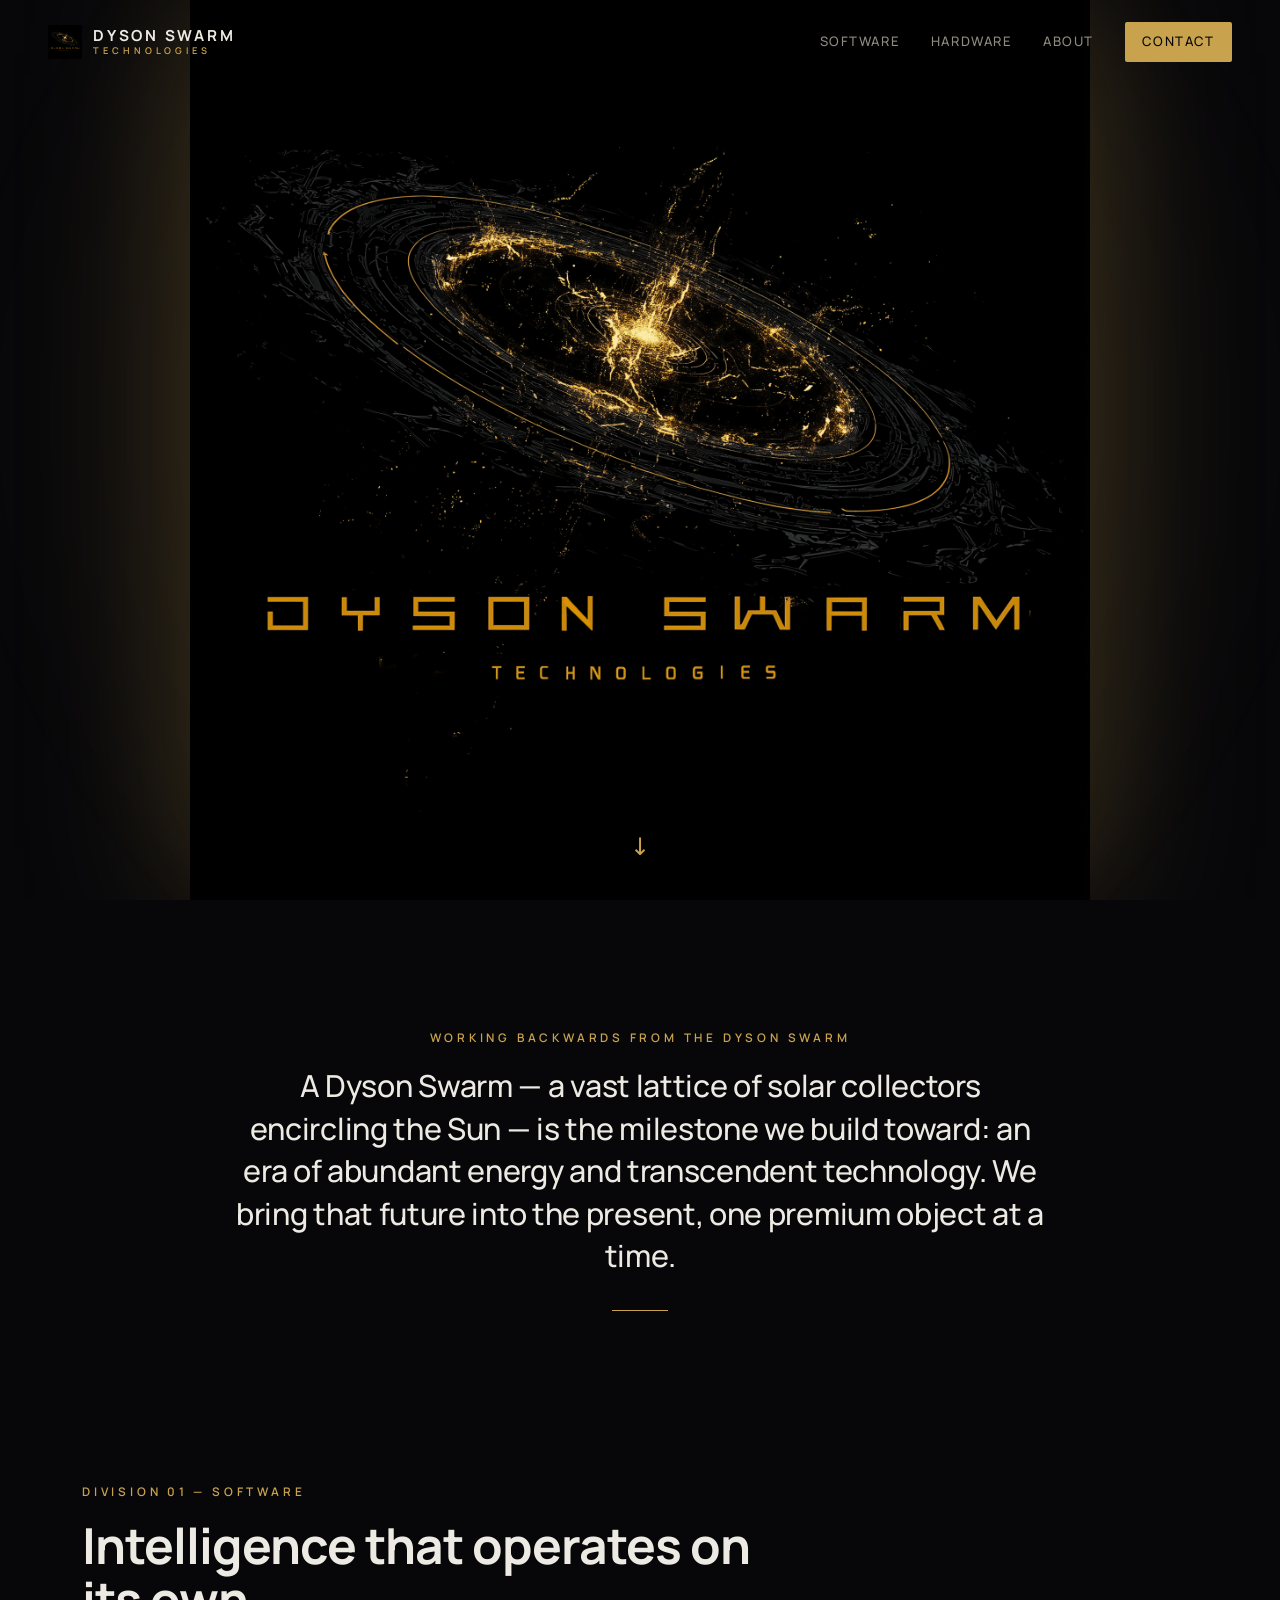
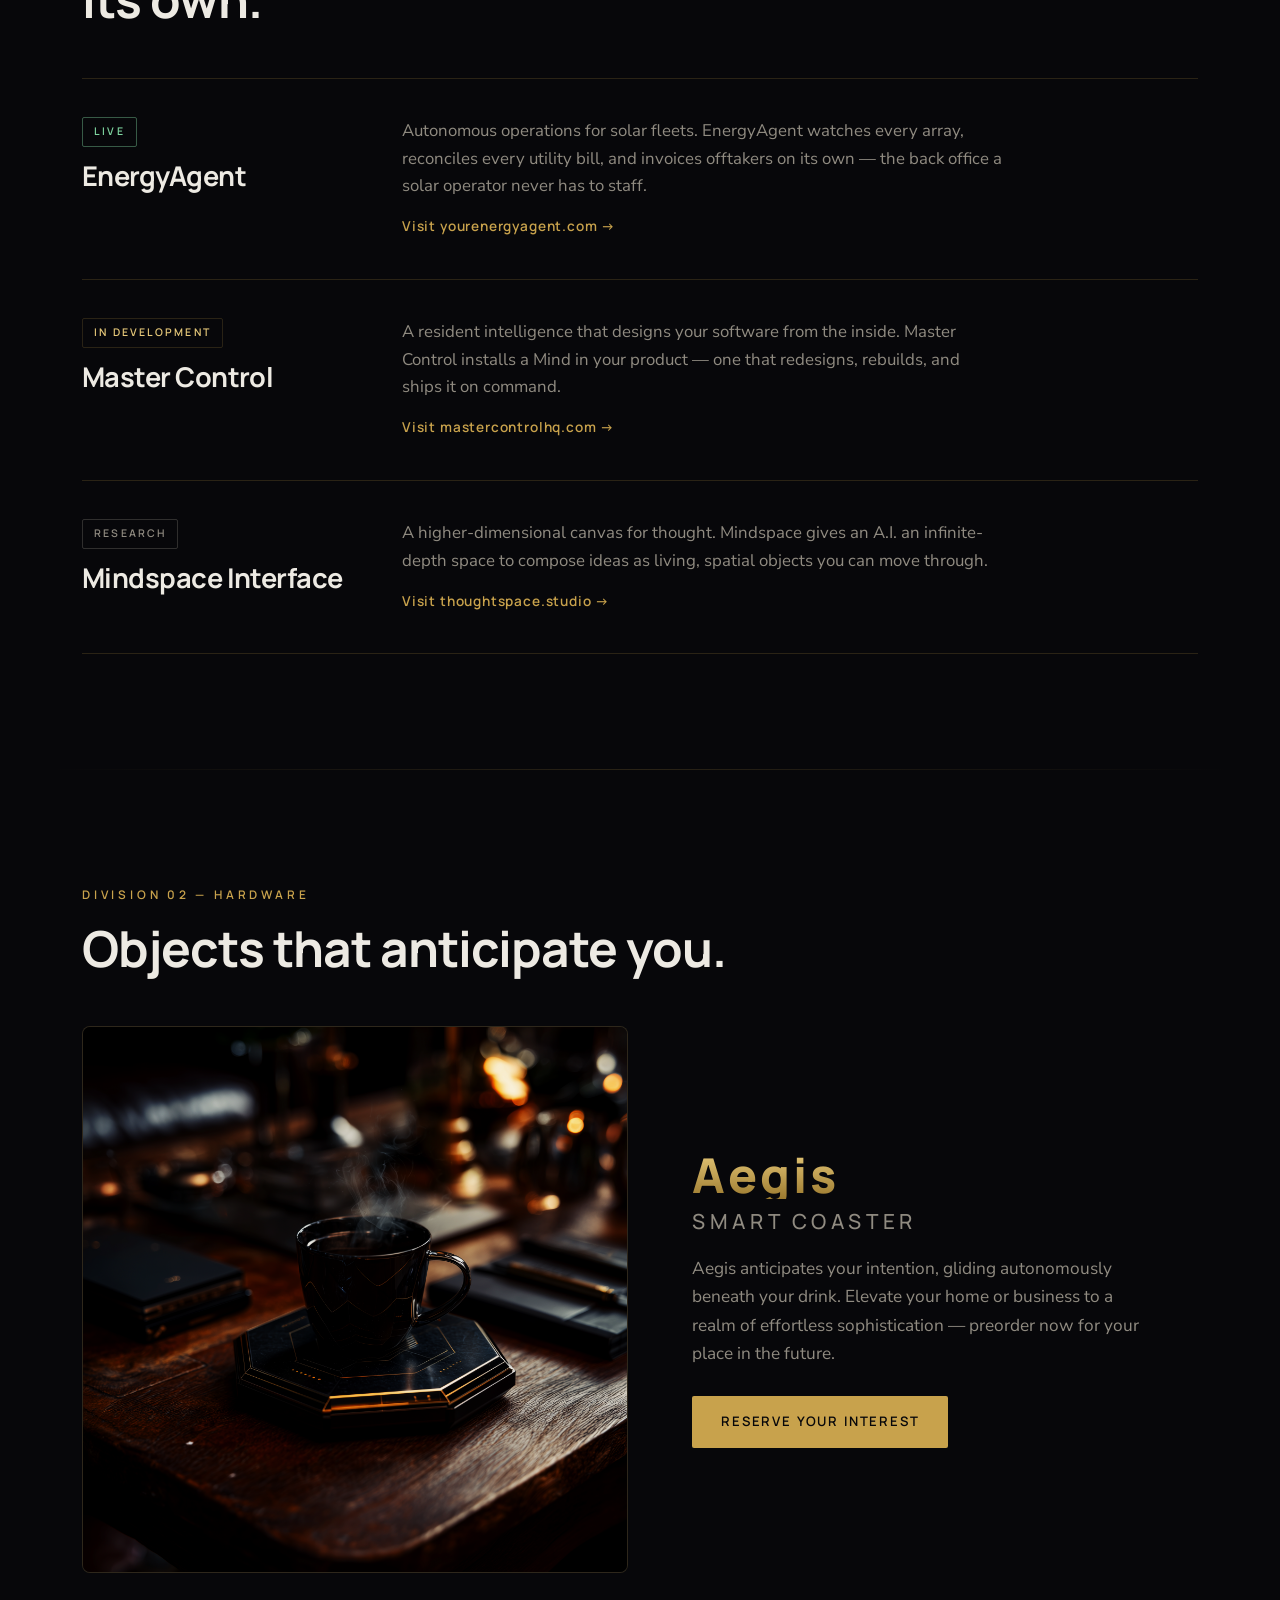
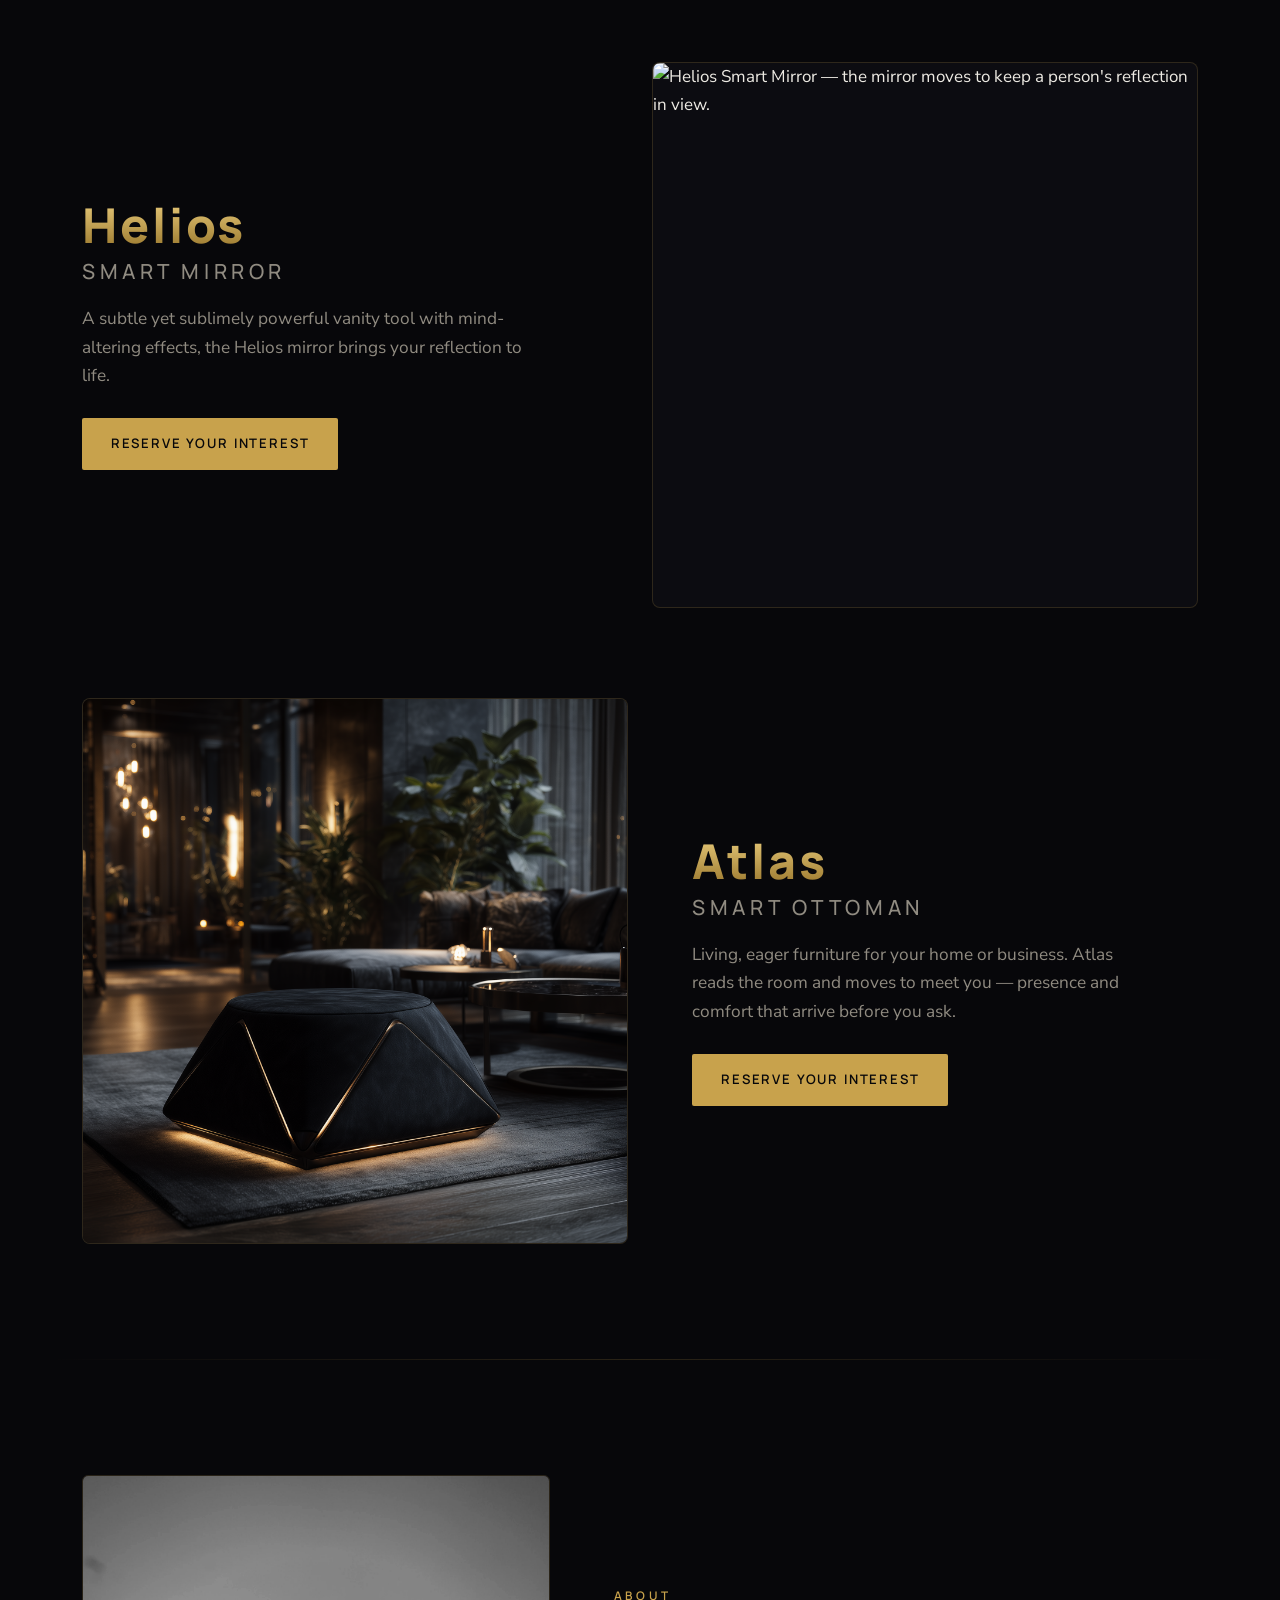
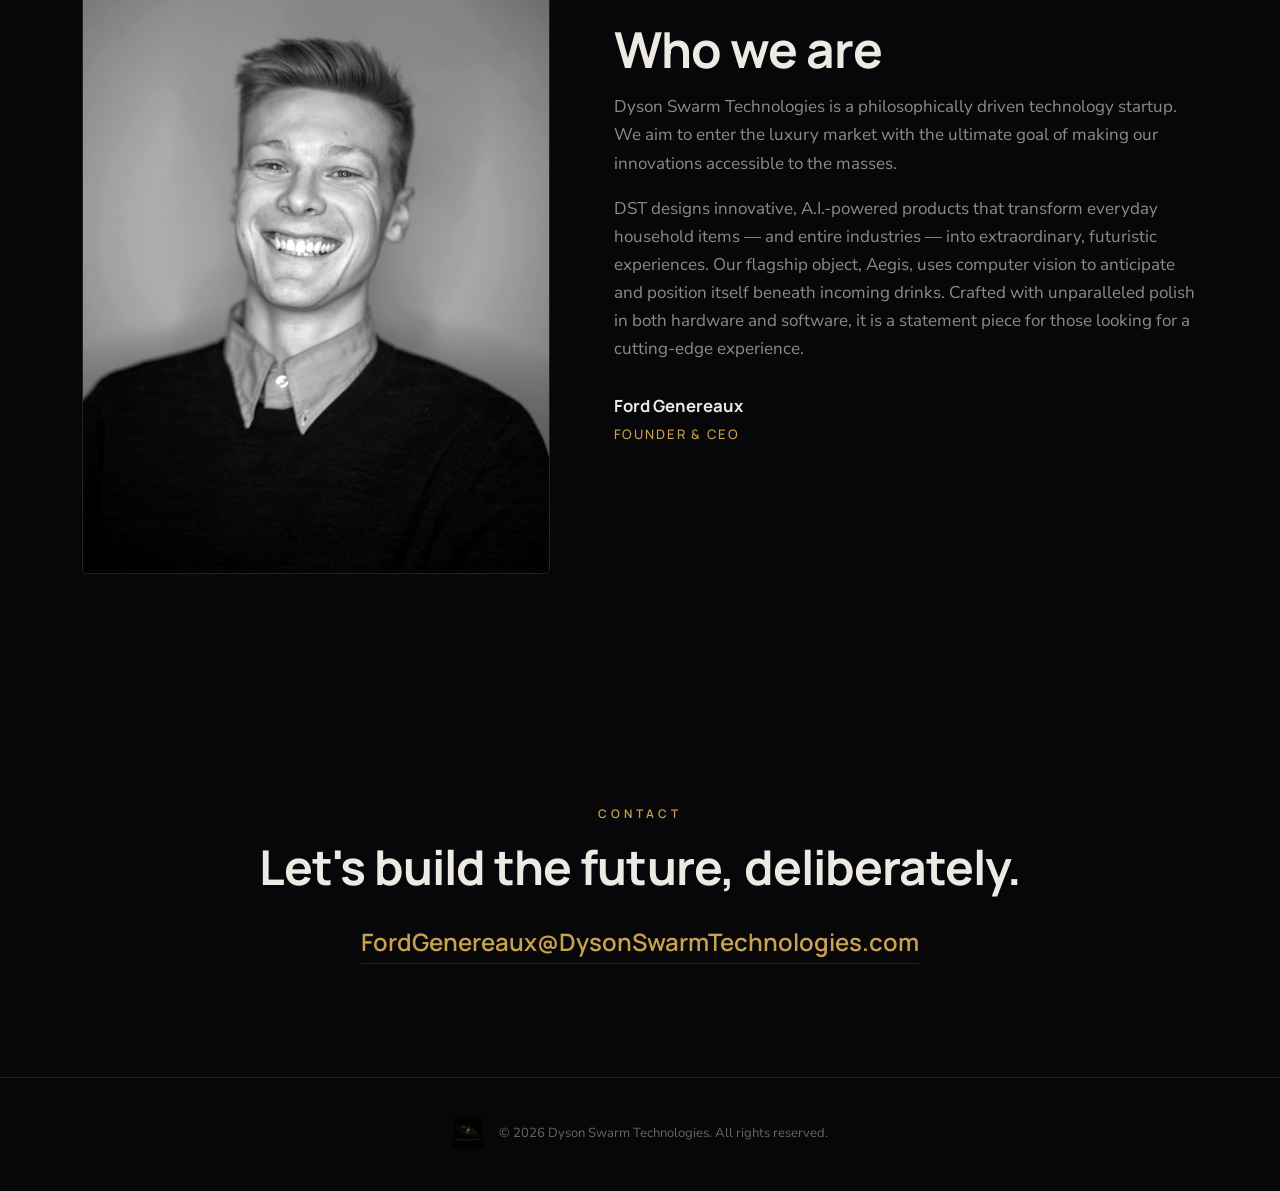
==== commit 769cdd37: "Full-bleed galaxy landing + faithful Aegis/Helios/Atlas hardware - Hero is now the galaxy mark as a " ====
--- a/index.html
+++ b/index.html
@@ -37,33 +37,13 @@
   <section class="hero">
     <div class="hero-glow" aria-hidden="true"></div>
     <img src="/assets/logo.png" alt="Dyson Swarm Technologies" class="hero-mark" />
-    <h1 class="hero-title">A philosophically driven<br />technology company.</h1>
-    <p class="hero-lede">
-      We design A.I.-powered products that turn everyday objects — and entire
-      industries — into extraordinary experiences. Two divisions: software that
-      runs operations on its own, and hardware that anticipates you.
-    </p>
-    <div class="hero-actions">
-      <a class="btn btn-gold" href="#software">Explore the work</a>
-      <a class="btn btn-ghost" href="#hardware">Meet Aegis</a>
-    </div>
-    <a class="scroll-hint" href="#divisions" aria-label="Scroll">↓</a>
+    <a class="scroll-hint" href="#vision" aria-label="Scroll to content">↓</a>
   </section>
 
-  <!-- DIVISIONS -->
-  <section class="divisions" id="divisions">
-    <div class="division-card">
-      <span class="division-index">01</span>
-      <h2>Software</h2>
-      <p>Autonomous systems that run real operations — fleets, products, and ideas — with little to no human in the loop.</p>
-      <a href="#software" class="link-arrow">View software →</a>
-    </div>
-    <div class="division-card">
-      <span class="division-index">02</span>
-      <h2>Hardware</h2>
-      <p>Luxury objects woven with computer vision and obsidian craft. Devices that anticipate your intention before you act.</p>
-      <a href="#hardware" class="link-arrow">View hardware →</a>
-    </div>
+  <!-- VISION -->
+  <section class="vision" id="vision">
+    <span class="eyebrow">Working backwards from the Dyson Swarm</span>
+    <p class="vision-lede">A Dyson Swarm — a vast lattice of solar collectors encircling the Sun — is the milestone we build toward: an era of abundant energy and transcendent technology. We bring that future into the present, one premium object at a time.</p>
   </section>
 
   <!-- SOFTWARE -->
@@ -113,32 +93,44 @@
   <section class="section section-hardware" id="hardware">
     <div class="section-head">
       <span class="eyebrow">Division 02 — Hardware</span>
-      <h2 class="section-title">Aegis Smart Coaster</h2>
+      <h2 class="section-title">Objects that anticipate you.</h2>
     </div>
 
-    <div class="aegis">
-      <figure class="aegis-figure">
-        <img src="/assets/aegis-coaster.png" alt="The Aegis Smart Coaster — an obsidian octagonal coaster inlaid with gold, beneath a dark cup of coffee on a luxury table." />
-      </figure>
-      <div class="aegis-copy">
-        <p class="aegis-lede">Aegis anticipates your intention, gliding autonomously beneath your drink.</p>
-        <p>Computer vision and obsidian craft, married into a single statement piece. Elevate your home or business to a realm of effortless sophistication — an essential object for high-end hotel bars, upscale lounges, fine restaurants, and the discerning few.</p>
-        <a class="btn btn-gold" href="mailto:FordGenereaux@DysonSwarmTechnologies.com?subject=Aegis%20Smart%20Coaster%20—%20Reserve%20interest">Reserve your interest</a>
-      </div>
-    </div>
+    <div class="showcase">
+      <article class="showcase-item">
+        <figure class="showcase-figure">
+          <img src="/assets/aegis-coaster.png" alt="Aegis Smart Coaster — an obsidian octagonal coaster inlaid with gold beneath a dark cup of coffee on a luxury table." />
+        </figure>
+        <div class="showcase-copy">
+          <span class="product-name">Aegis</span>
+          <h3>Smart Coaster</h3>
+          <p>Aegis anticipates your intention, gliding autonomously beneath your drink. Elevate your home or business to a realm of effortless sophistication — preorder now for your place in the future.</p>
+          <a class="btn btn-gold" href="mailto:FordGenereaux@DysonSwarmTechnologies.com?subject=Aegis%20Smart%20Coaster%20—%20Reserve%20interest">Reserve your interest</a>
+        </div>
+      </article>
 
-    <div class="hw-extra">
-      <article class="hw-card">
-        <span class="status status-dev">In development</span>
-        <h3>Smart Mirror</h3>
-        <p>A mirror that sees with you. Computer vision turns reflection into intelligence — light, attention, and presence that anticipate the moment you step in front of it.</p>
-        <a class="link-arrow" href="mailto:FordGenereaux@DysonSwarmTechnologies.com?subject=Smart%20Mirror%20—%20Reserve%20interest">Reserve your interest →</a>
+      <article class="showcase-item reverse">
+        <figure class="showcase-figure">
+          <img src="/assets/helios-mirror.gif" alt="Helios Smart Mirror — the mirror moves to keep a person's reflection in view." loading="lazy" />
+        </figure>
+        <div class="showcase-copy">
+          <span class="product-name">Helios</span>
+          <h3>Smart Mirror</h3>
+          <p>A subtle yet sublimely powerful vanity tool with mind-altering effects, the Helios mirror brings your reflection to life.</p>
+          <a class="btn btn-gold" href="mailto:FordGenereaux@DysonSwarmTechnologies.com?subject=Helios%20Smart%20Mirror%20—%20Reserve%20interest">Reserve your interest</a>
+        </div>
       </article>
-      <article class="hw-card">
-        <span class="status status-dev">In development</span>
-        <h3>Smart Ottoman</h3>
-        <p>Seating that moves to meet you. An autonomous ottoman that reads the room and glides to where you'll rest — comfort that arrives before you ask for it.</p>
-        <a class="link-arrow" href="mailto:FordGenereaux@DysonSwarmTechnologies.com?subject=Smart%20Ottoman%20—%20Reserve%20interest">Reserve your interest →</a>
+
+      <article class="showcase-item">
+        <figure class="showcase-figure">
+          <img src="/assets/atlas-ottoman.png" alt="Atlas Smart Ottoman — a black faceted ottoman glowing with gold edge-light in a dark luxury lounge." loading="lazy" />
+        </figure>
+        <div class="showcase-copy">
+          <span class="product-name">Atlas</span>
+          <h3>Smart Ottoman</h3>
+          <p>Living, eager furniture for your home or business. Atlas reads the room and moves to meet you — presence and comfort that arrive before you ask.</p>
+          <a class="btn btn-gold" href="mailto:FordGenereaux@DysonSwarmTechnologies.com?subject=Atlas%20Smart%20Ottoman%20—%20Reserve%20interest">Reserve your interest</a>
+        </div>
       </article>
     </div>
   </section>
--- a/styles.css
+++ b/styles.css
@@ -73,37 +73,41 @@
 
 /* ---------- HERO ---------- */
 .hero {
-  position: relative; min-height: 100svh;
-  display: flex; flex-direction: column; align-items: center; justify-content: center;
-  text-align: center; padding: 5.5rem clamp(1rem, 4vw, 2rem) 3.5rem;
-  overflow: hidden;
+  position: relative; height: 100svh; min-height: 540px;
+  display: flex; align-items: center; justify-content: center;
+  padding: 0; overflow: hidden;
 }
 .hero-glow {
-  position: absolute; top: 42%; left: 50%; transform: translate(-50%, -50%);
-  width: min(160vw, 1700px); height: min(160vw, 1700px);
-  background: radial-gradient(circle, rgba(200,162,76,0.22) 0%, rgba(200,162,76,0.07) 34%, transparent 64%);
-  filter: blur(26px); z-index: 0; pointer-events: none;
+  position: absolute; top: 46%; left: 50%; transform: translate(-50%, -50%);
+  width: min(150vw, 1500px); height: min(150vw, 1500px);
+  background: radial-gradient(circle, rgba(200,162,76,0.20) 0%, rgba(200,162,76,0.06) 36%, transparent 64%);
+  filter: blur(30px); z-index: 0; pointer-events: none;
   animation: glowPulse 7s ease-in-out infinite;
 }
-@keyframes glowPulse { 0%,100%{opacity:.85;transform:translate(-50%,-50%) scale(1)} 50%{opacity:1;transform:translate(-50%,-50%) scale(1.06)} }
-.hero > *:not(.hero-glow) { position: relative; z-index: 1; }
+@keyframes glowPulse { 0%,100%{opacity:.8;transform:translate(-50%,-50%) scale(1)} 50%{opacity:1;transform:translate(-50%,-50%) scale(1.05)} }
 .hero-mark {
-  width: clamp(320px, 78vw, 960px); max-width: 96vw; margin-bottom: 0.4rem;
-  filter: drop-shadow(0 0 90px rgba(200,162,76,0.34));
-  animation: heroFloat 9s ease-in-out infinite;
-}
-@keyframes heroFloat { 0%,100%{transform:translateY(0) scale(1)} 50%{transform:translateY(-14px) scale(1.012)} }
-.hero-title { font-size: clamp(1.5rem, 3.4vw, 2.6rem); font-weight: 700; color: var(--muted); letter-spacing: -0.01em; margin-top: -.5rem; }
-.hero-lede {
-  max-width: 600px; margin: 1.5rem auto 0; color: var(--muted-2);
-  font-size: clamp(.95rem, 1.3vw, 1.1rem);
-}
-.hero-actions { display: flex; gap: 1rem; margin-top: 2.6rem; flex-wrap: wrap; justify-content: center; }
+  position: relative; z-index: 1;
+  height: 100%; width: 100%; object-fit: contain; object-position: center;
+  filter: drop-shadow(0 0 80px rgba(200,162,76,0.28));
+}
 .scroll-hint {
-  margin-top: 3.4rem; color: var(--gold); font-size: 1.3rem;
+  position: absolute; bottom: 2rem; left: 50%; transform: translateX(-50%);
+  z-index: 2; color: var(--gold); font-size: 1.5rem;
   animation: bob 2.4s var(--ease) infinite;
 }
-@keyframes bob { 0%,100%{transform:translateY(0);opacity:.5} 50%{transform:translateY(7px);opacity:1} }
+@keyframes bob { 0%,100%{transform:translate(-50%,0);opacity:.5} 50%{transform:translate(-50%,8px);opacity:1} }
+
+/* ---------- VISION ---------- */
+.vision {
+  max-width: 880px; margin: 0 auto; text-align: center;
+  padding: clamp(4.5rem, 10vw, 8rem) clamp(1.2rem, 5vw, 2rem) clamp(2rem, 5vw, 3.5rem);
+}
+.vision-lede {
+  font-family: "Manrope", sans-serif; font-weight: 500;
+  font-size: clamp(1.25rem, 2.6vw, 1.9rem); line-height: 1.4; color: var(--ink);
+  margin: 0; letter-spacing: -0.01em;
+}
+.vision-lede::after { content: ""; display: block; width: 56px; height: 1px; background: var(--gold); margin: 2rem auto 0; }
 
 /* ---------- BUTTONS ---------- */
 .btn {
@@ -168,27 +172,33 @@
 .status-dev { color: var(--gold-bright); border-color: var(--hairline); }
 .status-research { color: var(--muted); border-color: rgba(144,139,129,0.3); }
 
-/* ---------- HARDWARE ---------- */
-.aegis { display: grid; grid-template-columns: 1.05fr 1fr; gap: clamp(2rem, 5vw, 4rem); align-items: center; }
-.aegis-figure { margin: 0; border-radius: 6px; overflow: hidden; border: 1px solid var(--hairline); }
-.aegis-figure img { width: 100%; transition: transform 1.2s var(--ease); }
-.aegis-figure:hover img { transform: scale(1.04); }
-.aegis-lede { font-family: "Manrope", sans-serif; font-size: clamp(1.3rem, 2.6vw, 1.8rem); font-weight: 600; color: var(--ink); line-height: 1.25; margin: 0 0 1.4rem; }
-.aegis-copy p { color: var(--muted); }
-.aegis-copy .btn { margin-top: 1.4rem; }
-
-/* additional hardware products */
-.hw-extra { display: grid; grid-template-columns: 1fr 1fr; gap: 1.4rem; margin-top: 2.6rem; }
-.hw-card {
-  padding: 2.2rem 2rem; border: 1px solid var(--hairline); border-radius: 4px;
-  background: linear-gradient(160deg, var(--panel), var(--obsidian-2));
-  display: flex; flex-direction: column; gap: .85rem;
-  transition: border-color .4s var(--ease), transform .4s var(--ease);
-}
-.hw-card:hover { border-color: var(--gold); transform: translateY(-4px); }
-.hw-card h3 { font-size: 1.6rem; }
-.hw-card p { color: var(--muted); margin: 0; flex: 1; }
-.hw-card .link-arrow { margin-top: .4rem; }
+/* ---------- HARDWARE SHOWCASE ---------- */
+.showcase { display: flex; flex-direction: column; gap: clamp(3.5rem, 7vw, 6rem); }
+.showcase-item {
+  display: grid; grid-template-columns: 1.08fr 1fr; gap: clamp(2rem, 5vw, 4.5rem); align-items: center;
+}
+.showcase-item.reverse { direction: rtl; }
+.showcase-item.reverse > * { direction: ltr; }
+.showcase-figure {
+  margin: 0; border-radius: 8px; overflow: hidden; border: 1px solid var(--hairline);
+  background: var(--obsidian-2);
+}
+.showcase-figure img { width: 100%; display: block; aspect-ratio: 1 / 1; object-fit: cover; transition: transform 1.4s var(--ease); }
+.showcase-figure:hover img { transform: scale(1.04); }
+.product-name {
+  font-family: "Manrope", sans-serif; font-weight: 800; letter-spacing: 0.06em;
+  font-size: clamp(2rem, 4.2vw, 3rem); color: var(--gold);
+  background: linear-gradient(180deg, var(--gold-bright), var(--gold-deep));
+  -webkit-background-clip: text; background-clip: text; -webkit-text-fill-color: transparent;
+  display: block; line-height: 1;
+}
+.showcase-copy h3 {
+  font-family: "Manrope", sans-serif; font-weight: 500; font-size: clamp(1rem, 2vw, 1.3rem);
+  letter-spacing: 0.22em; text-transform: uppercase; color: var(--muted);
+  margin: .7rem 0 1.4rem;
+}
+.showcase-copy p { color: var(--muted); font-size: 1.08rem; margin: 0; max-width: 46ch; }
+.showcase-copy .btn { margin-top: 1.7rem; }
 
 /* ---------- ABOUT ---------- */
 .about-grid { display: grid; grid-template-columns: 0.8fr 1fr; gap: clamp(2rem, 5vw, 4rem); align-items: center; }
@@ -233,8 +243,8 @@
   .nav.open { transform: translateY(0); pointer-events: auto; }
   .nav a { font-size: 1.1rem; }
   .divisions { grid-template-columns: 1fr; }
-  .hw-extra { grid-template-columns: 1fr; }
   .product { grid-template-columns: 1fr; gap: 1rem; }
-  .aegis, .about-grid { grid-template-columns: 1fr; }
+  .showcase-item, .showcase-item.reverse { grid-template-columns: 1fr; direction: ltr; gap: 1.6rem; }
+  .about-grid { grid-template-columns: 1fr; }
   .about-figure { max-width: 360px; }
 }
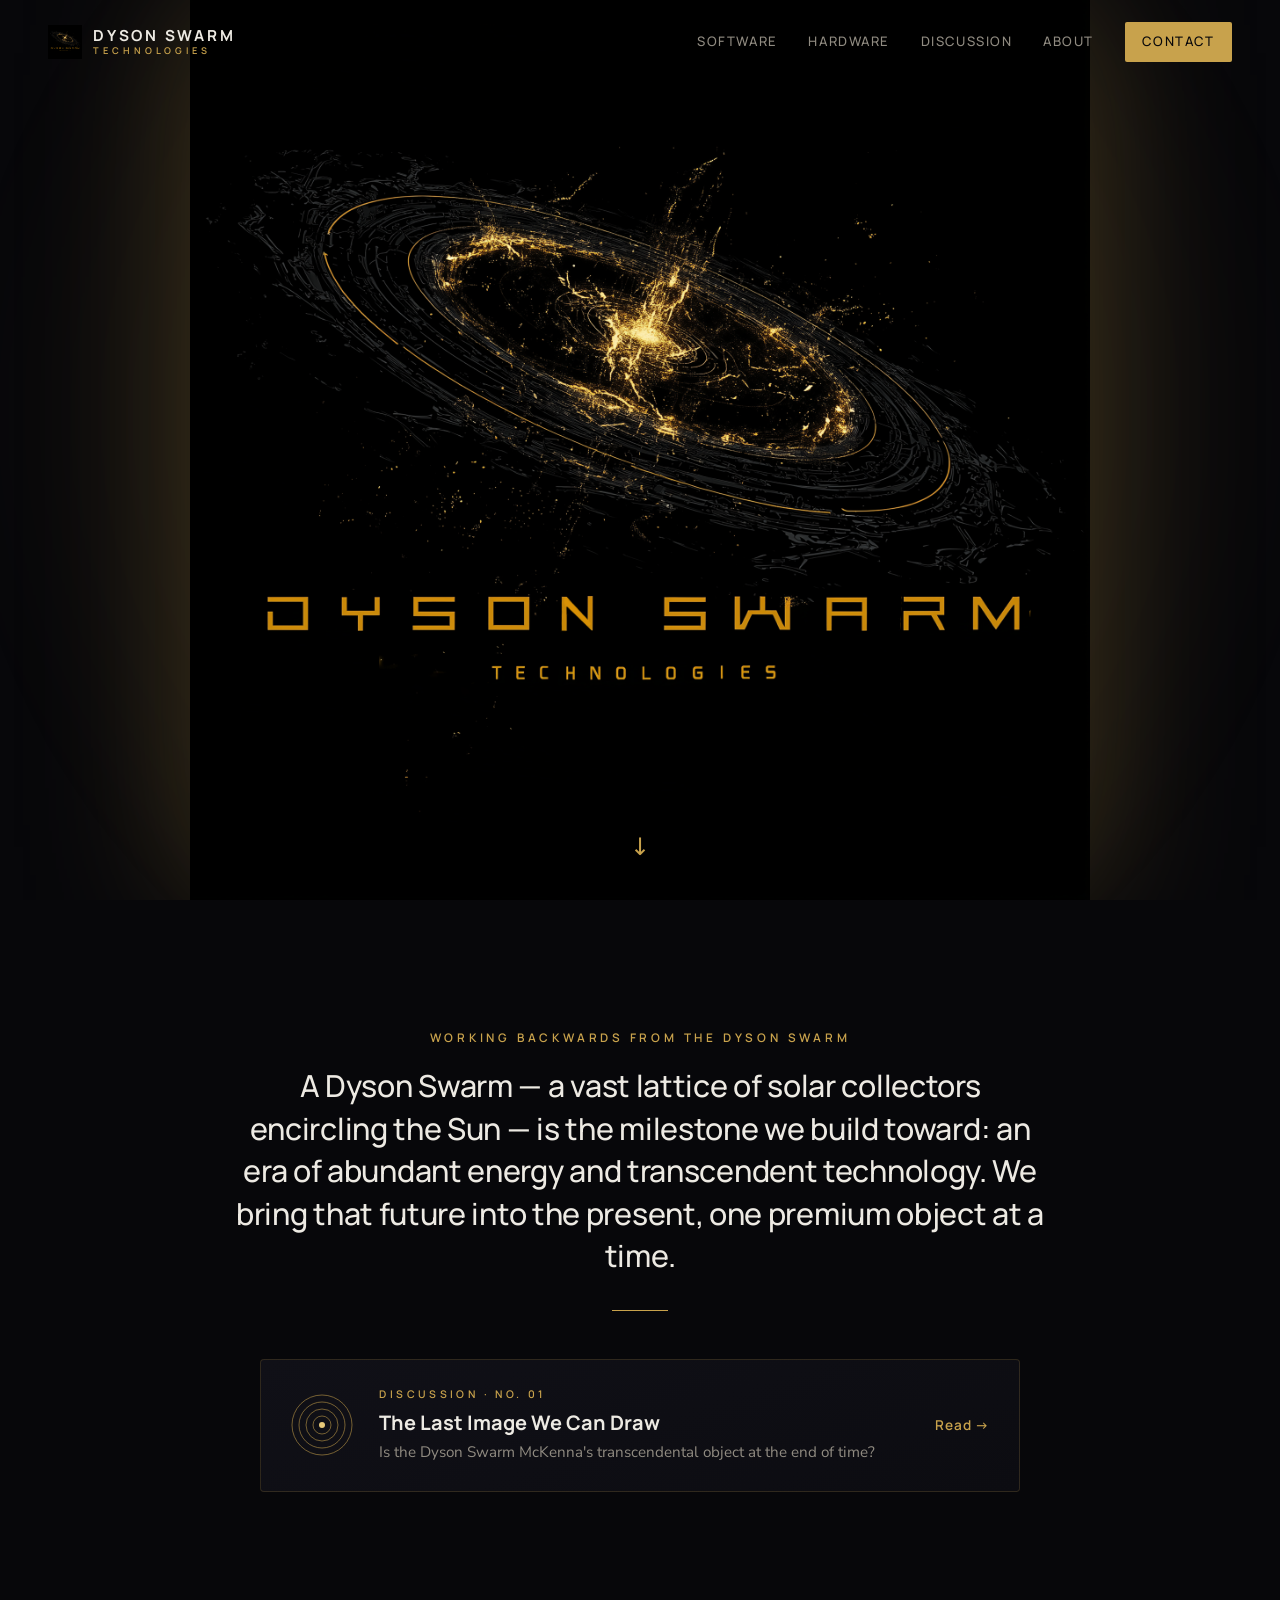
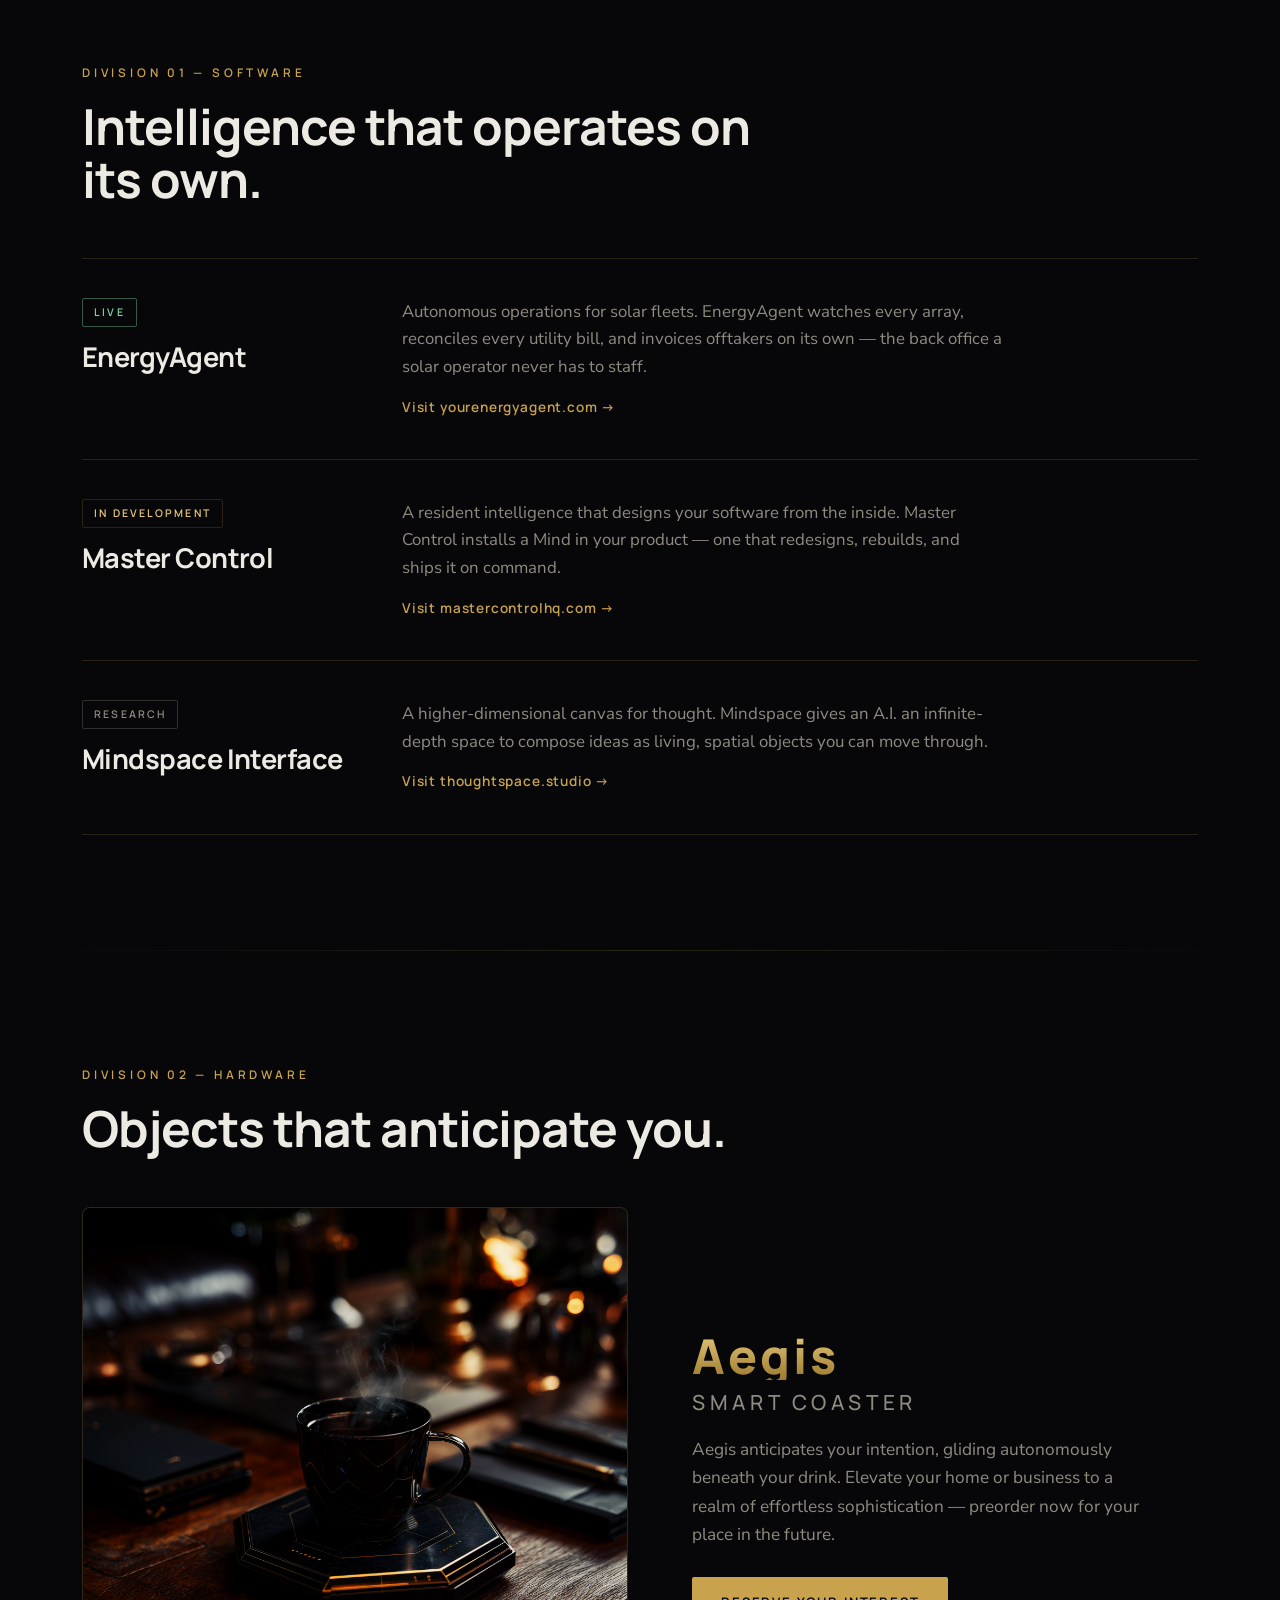
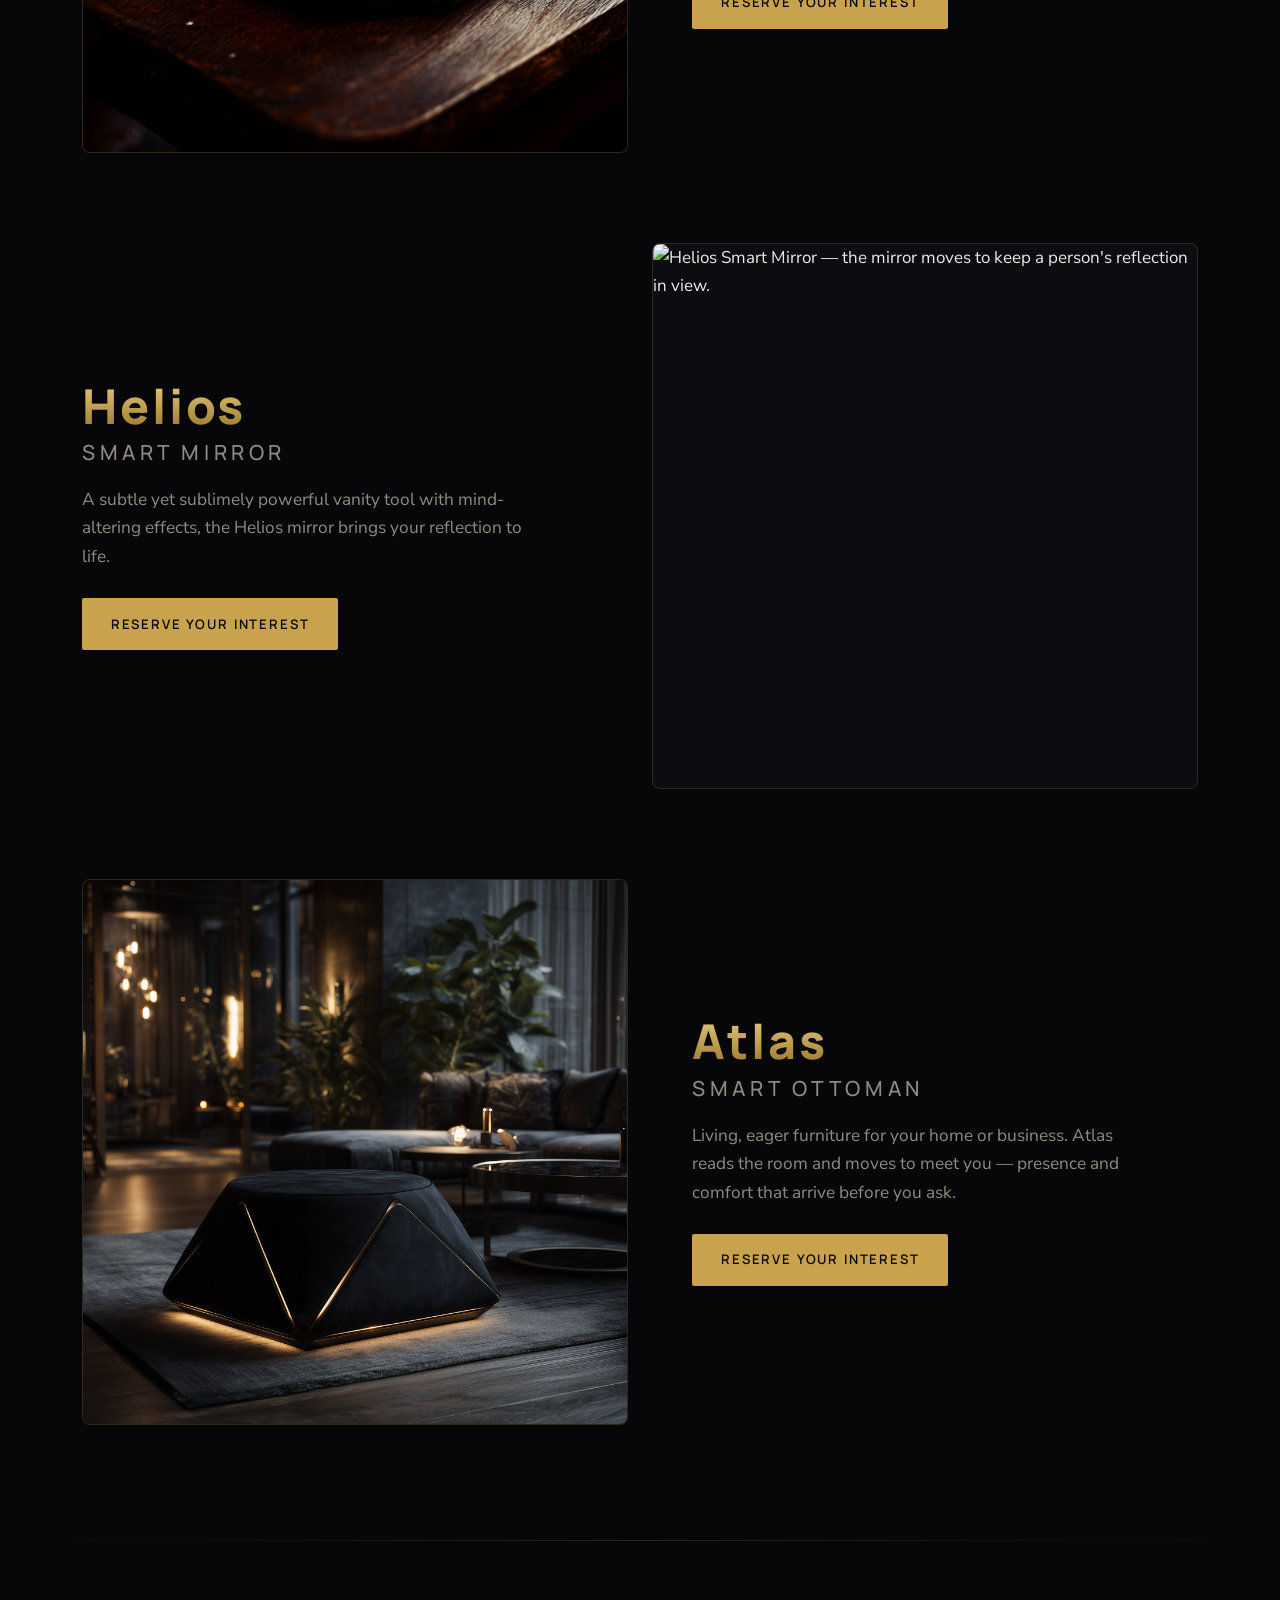
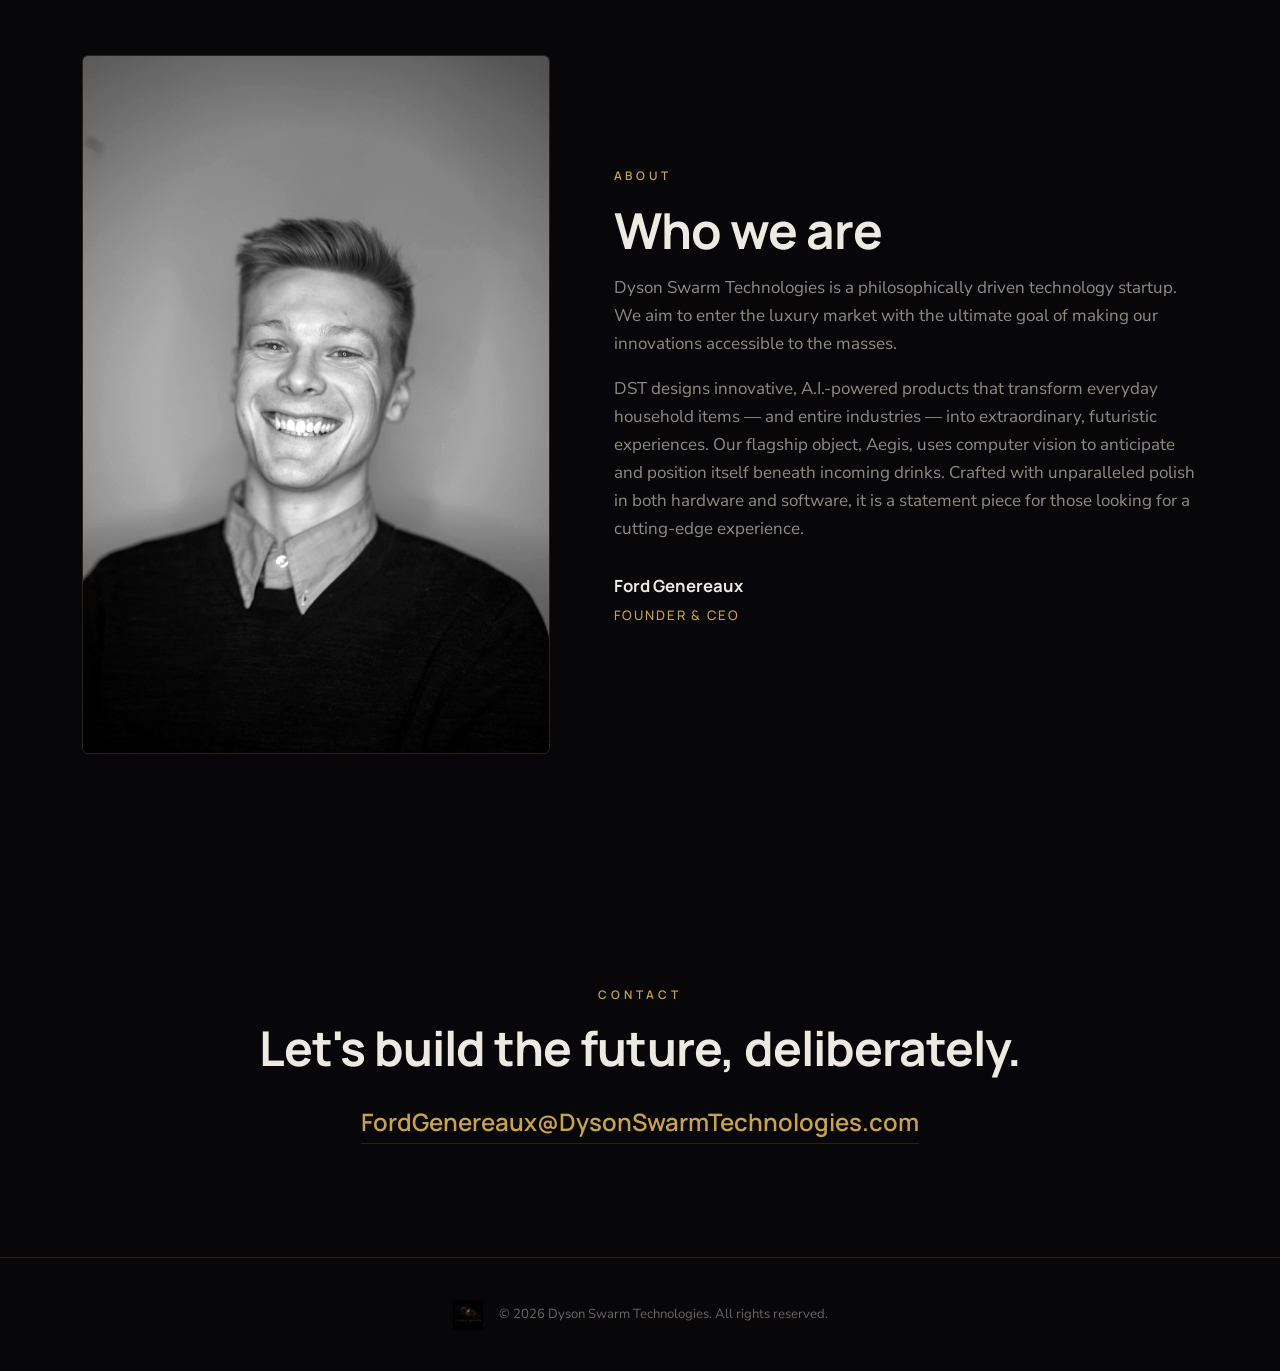
==== commit 7c6c0f6f: "Add Discussion No. 01: "The Last Image We Can Draw" Long-form essay on whether the Dyson Swarm is Mc" ====
--- a/index.html
+++ b/index.html
@@ -25,6 +25,7 @@
     <nav class="nav">
       <a href="#software">Software</a>
       <a href="#hardware">Hardware</a>
+      <a href="/discussion/the-last-image/">Discussion</a>
       <a href="#about">About</a>
       <a href="#contact" class="nav-cta">Contact</a>
     </nav>
@@ -44,6 +45,18 @@
   <section class="vision" id="vision">
     <span class="eyebrow">Working backwards from the Dyson Swarm</span>
     <p class="vision-lede">A Dyson Swarm — a vast lattice of solar collectors encircling the Sun — is the milestone we build toward: an era of abundant energy and transcendent technology. We bring that future into the present, one premium object at a time.</p>
+    <a class="discussion-teaser" href="/discussion/the-last-image/">
+      <svg class="teaser-rings" viewBox="0 0 64 64" aria-hidden="true">
+        <circle cx="32" cy="32" r="9" /><circle cx="32" cy="32" r="16" /><circle cx="32" cy="32" r="23" /><circle cx="32" cy="32" r="30" />
+        <circle class="teaser-core" cx="32" cy="32" r="3" />
+      </svg>
+      <span class="teaser-copy">
+        <span class="eyebrow">Discussion · No. 01</span>
+        <span class="teaser-title">The Last Image We Can Draw</span>
+        <span class="teaser-dek">Is the Dyson Swarm McKenna's transcendental object at the end of time?</span>
+      </span>
+      <span class="link-arrow">Read →</span>
+    </a>
   </section>
 
   <!-- SOFTWARE -->
--- a/styles.css
+++ b/styles.css
@@ -46,9 +46,16 @@
 }
 .site-header.scrolled {
   padding-top: .85rem; padding-bottom: .85rem;
+  border-bottom: 1px solid var(--hairline);
+}
+/* Blur lives on a pseudo-element: backdrop-filter on the header itself would
+   become the containing block for the fixed mobile nav and leak it on screen. */
+.site-header::before {
+  content: ""; position: absolute; inset: 0; z-index: -1; opacity: 0;
   background: rgba(7,7,10,0.78); backdrop-filter: blur(14px) saturate(140%);
-  border-bottom: 1px solid var(--hairline);
-}
+  transition: opacity .4s var(--ease);
+}
+.site-header.scrolled::before { opacity: 1; }
 .brand { display: flex; align-items: center; gap: .7rem; }
 .brand-mark { width: 34px; height: 34px; object-fit: contain; }
 .brand-word {
@@ -226,6 +233,116 @@
 }
 .footer-mark { width: 30px; opacity: .8; }
 .site-footer p { color: var(--muted-2); font-size: .82rem; margin: 0; }
+
+/* ---------- DISCUSSION TEASER (home) ---------- */
+.nav a[aria-current="page"] { color: var(--gold-bright); }
+.discussion-teaser {
+  display: grid; grid-template-columns: auto 1fr auto; align-items: center; gap: 1.6rem;
+  max-width: 760px; margin: 3rem auto 0; padding: 1.6rem 1.8rem; text-align: left;
+  border: 1px solid var(--hairline); border-radius: 4px;
+  background: linear-gradient(160deg, var(--panel), var(--obsidian-2));
+  transition: border-color .4s var(--ease), transform .4s var(--ease);
+}
+.discussion-teaser:hover { border-color: var(--gold); transform: translateY(-3px); }
+.teaser-rings { width: 64px; height: 64px; }
+.teaser-rings circle { fill: none; stroke: var(--gold); stroke-width: 1; opacity: .55; }
+.teaser-rings .teaser-core { fill: var(--gold-bright); stroke: none; opacity: 1; }
+.teaser-copy .eyebrow { margin-bottom: .45rem; font-size: .66rem; }
+.teaser-title { font-family: "Manrope", sans-serif; font-weight: 700; font-size: 1.25rem; color: var(--ink); display: block; line-height: 1.25; }
+.teaser-dek { color: var(--muted); font-size: .95rem; display: block; margin-top: .3rem; }
+.discussion-teaser .link-arrow { white-space: nowrap; }
+
+/* ---------- DISCUSSION ESSAY ---------- */
+.essay { padding: clamp(7rem, 14vw, 10rem) clamp(1.2rem, 5vw, 2rem) 0; }
+.essay-head { max-width: 760px; margin: 0 auto; text-align: center; }
+.essay-title { font-size: clamp(2.4rem, 7vw, 4.6rem); letter-spacing: -0.035em; text-wrap: balance; }
+.essay-dek {
+  font-family: "Manrope", sans-serif; font-weight: 500; color: var(--muted);
+  font-size: clamp(1.08rem, 2.2vw, 1.35rem); line-height: 1.5; margin: 1.4rem auto 0; max-width: 40ch;
+}
+.essay-byline { margin: 2rem 0 0; color: var(--muted); font-size: .92rem; display: flex; flex-direction: column; gap: .35rem; align-items: center; }
+.essay-byline strong { color: var(--ink); font-weight: 600; }
+.essay-byline .byline-meta { font-family: "Manrope", sans-serif; font-size: .72rem; letter-spacing: .2em; text-transform: uppercase; color: var(--muted-2); }
+
+.essay-orrery { margin: clamp(2.5rem, 6vw, 4rem) auto clamp(2.5rem, 6vw, 4rem); max-width: 560px; }
+.essay-orrery svg { width: 100%; height: auto; display: block; overflow: visible; }
+.essay-orrery figcaption { color: var(--muted-2); font-size: .88rem; text-align: center; max-width: 52ch; margin: 1.2rem auto 0; line-height: 1.55; }
+.orrery-glow { animation: orreryBreathe 8s ease-in-out infinite; transform-origin: 250px 250px; }
+@keyframes orreryBreathe { 0%,100%{opacity:.85} 50%{opacity:1} }
+.orrery-point { filter: drop-shadow(0 0 6px #fffaf0); }
+.ring { fill: none; stroke: var(--gold-bright); stroke-width: 2.2; stroke-linecap: round; transform-origin: 250px 250px; animation: orbit linear infinite; }
+@keyframes orbit { to { transform: rotate(360deg); } }
+/* Inner rings brightest and fastest (Dante; also Kepler: period ∝ r^1.5) */
+.r1 { stroke-dasharray: 0.1 10.6; opacity: .95; animation-duration: 14s; }
+.r2 { stroke-dasharray: 0.1 11.0; opacity: .86; animation-duration: 30s; }
+.r3 { stroke-dasharray: 0.1 11.4; opacity: .78; animation-duration: 49s; }
+.r4 { stroke-dasharray: 0.1 11.8; opacity: .70; animation-duration: 72s; }
+.r5 { stroke-dasharray: 0.1 12.2; opacity: .62; animation-duration: 97s; }
+.r6 { stroke-dasharray: 0.1 12.6; opacity: .54; animation-duration: 125s; }
+.r7 { stroke-dasharray: 0.1 13.0; opacity: .46; animation-duration: 155s; }
+.r8 { stroke-dasharray: 0.1 13.4; opacity: .38; animation-duration: 187s; }
+.r9 { stroke-dasharray: 0.1 13.8; opacity: .30; animation-duration: 221s; }
+@media (prefers-reduced-motion: reduce) { .ring, .orrery-glow { animation: none; } }
+
+.essay-body { max-width: 680px; margin: 0 auto; font-size: 1.1rem; line-height: 1.78; }
+.essay-body p { margin: 0 0 1.35rem; color: #cfcac0; }
+.essay-body strong { color: var(--ink); font-weight: 600; }
+.essay-body em { color: var(--ink); }
+.essay-lede { font-size: 1.24rem; line-height: 1.7; color: var(--ink) !important; }
+.essay-body h2 {
+  font-size: clamp(1.5rem, 3.4vw, 2.05rem); margin: 3.6rem 0 1.3rem;
+  display: flex; align-items: baseline; gap: .9rem;
+}
+.essay-num {
+  font-family: "Manrope", sans-serif; font-size: .78rem; font-weight: 600; letter-spacing: .24em;
+  color: var(--gold); flex: none; transform: translateY(-.2em);
+}
+.essay-body sup { font-size: .68em; line-height: 0; }
+.essay-body sup sup { font-size: .8em; }
+.essay-points { list-style: none; padding: 0; margin: 0 0 1.6rem; }
+.essay-points li {
+  position: relative; padding: 0 0 0 1.5rem; margin: 0 0 1.25rem; color: #cfcac0;
+}
+.essay-points li::before {
+  content: ""; position: absolute; left: 0; top: .72em; width: 7px; height: 7px; border-radius: 50%;
+  background: var(--gold); box-shadow: 0 0 10px rgba(230,200,121,.6);
+}
+.essay-quote {
+  margin: 2.4rem 0; padding: .4rem 0 .4rem 1.8rem; border-left: 2px solid var(--gold);
+}
+.essay-quote p {
+  font-family: "Manrope", sans-serif; font-weight: 500; font-size: clamp(1.2rem, 2.6vw, 1.45rem);
+  line-height: 1.5; color: var(--ink) !important; letter-spacing: -0.01em; margin: 0 0 1rem;
+}
+.essay-quote cite {
+  font-style: normal; font-family: "Manrope", sans-serif; font-size: .74rem; font-weight: 600;
+  letter-spacing: .24em; text-transform: uppercase; color: var(--gold);
+}
+.essay-verdict {
+  font-family: "Manrope", sans-serif; font-weight: 600; font-size: clamp(1.45rem, 3.4vw, 2rem) !important;
+  line-height: 1.3; letter-spacing: -0.02em; color: var(--gold-bright) !important;
+  margin: 0 0 1.8rem !important; text-wrap: balance;
+}
+.essay-principles { padding-left: 1.4rem; margin: 0 0 1rem; color: #cfcac0; }
+.essay-principles li { margin: 0 0 1.1rem; padding-left: .4rem; }
+.essay-principles li::marker { color: var(--gold); font-family: "Manrope", sans-serif; font-weight: 700; }
+
+.essay-respond {
+  max-width: 680px; margin: 4.5rem auto 0; padding: 2.4rem 2.2rem; text-align: center;
+  border: 1px solid var(--hairline); border-radius: 4px;
+  background: radial-gradient(circle at 50% 0%, rgba(200,162,76,0.10), transparent 70%), var(--obsidian-2);
+}
+.essay-respond p { color: var(--muted); margin: 0 auto 1.6rem; max-width: 46ch; }
+.essay-notes { max-width: 680px; margin: 4.5rem auto 0; padding: 2.4rem 0 clamp(4rem, 9vw, 6rem); border-top: 1px solid var(--hairline); }
+.essay-notes h2 {
+  font-size: .78rem; font-weight: 600; letter-spacing: .28em; text-transform: uppercase;
+  color: var(--gold); margin-bottom: 1rem;
+}
+.essay-notes p, .essay-notes li { color: var(--muted-2); font-size: .88rem; line-height: 1.65; }
+.essay-notes ul { padding-left: 1.1rem; margin: 1rem 0 0; }
+.essay-notes li { margin-bottom: .45rem; }
+.essay-notes a { color: var(--muted); border-bottom: 1px solid var(--hairline); }
+.essay-notes a:hover { color: var(--gold-bright); border-color: var(--gold); }
 
 /* ---------- RESPONSIVE ---------- */
 @media (max-width: 820px) {
@@ -247,4 +364,10 @@
   .showcase-item, .showcase-item.reverse { grid-template-columns: 1fr; direction: ltr; gap: 1.6rem; }
   .about-grid { grid-template-columns: 1fr; }
   .about-figure { max-width: 360px; }
-}
+  .discussion-teaser { grid-template-columns: auto 1fr; gap: 1.1rem 1.2rem; padding: 1.4rem; }
+  .discussion-teaser .link-arrow { grid-column: 1 / -1; }
+  .teaser-rings { width: 48px; height: 48px; }
+  .essay-body { font-size: 1.04rem; }
+  .essay-lede { font-size: 1.14rem; }
+  .essay-quote { padding-left: 1.2rem; }
+}
